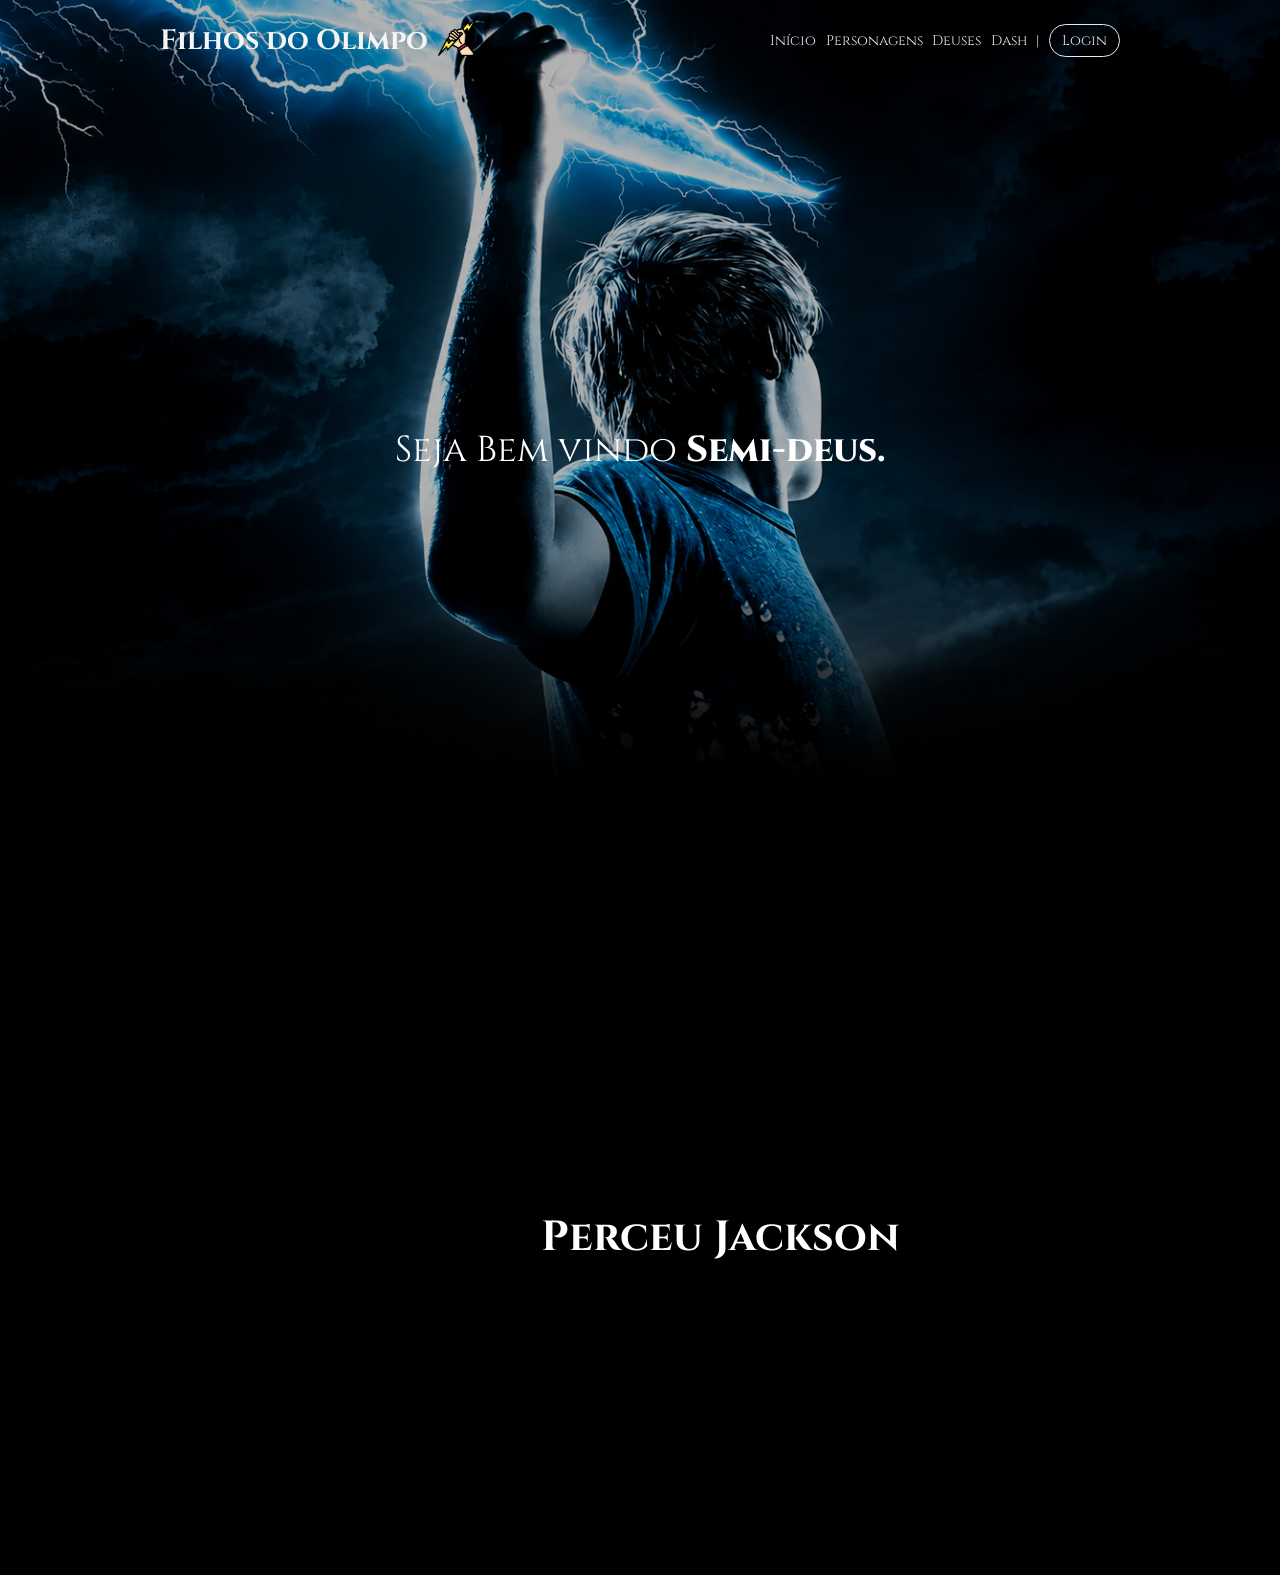
==== public/index.html @ 14785e54 "alterações na pagina home" ====
<!doctype html>
<html lang="PT-BR">
  <head>
    <meta charset="UTF-8" />
    <meta http-equiv="X-UA-Compatible" content="IE=edge" />
    <meta name="viewport" content="width=device-width, initial-scale=1.0" />
    <title>Filhos do Olimpo</title>

    <script src="./js/sessao.js"></script>
    <link rel="stylesheet" href="https://cdn.jsdelivr.net/npm/bootstrap-icons@1.11.0/font/bootstrap-icons.css">
    <link rel="stylesheet" href="./css/estilo.css" />
    <link rel="icon" href="./assets/icon/st_small_507x507-pad_600x600_f8f8f8.u1.png" />
    <link rel="preconnect" href="https://fonts.gstatic.com" />
    <link href="https://fonts.googleapis.com/css2?family=Cinzel:wght@400;700&display=swap" rel="stylesheet">
  </head>
  <body>
    <div class="header transparente">
      <div class="container">
        <h1 class="titulo">
          <a href="./index.html" class="inicial">
            Filhos do Olimpo
            <span class="bolt">

            </span>
          </a>
        </h1>
        <i class="fa-solid fa-bolt"></i>
        <ul class="navbar">
          <li>
            <a href="index.html">Início</a>
          </li>
            <li>
              <a href="##">Personagens</a>
            </li>
            <li>
              <a href="##">Deuses</a>
            </li>
            <li>
              <a href="./dashboard/dashboard.html">Dash</a>
            </li>
          <li>|</li>
          
          <li>
            <a id="loginBtn" href="login.html">Login</a>
          </li>
        </ul>
      </div>
    </div>
    <div class="banner">
      <div class="container">
        <p>Seja Bem vindo <span id="tituloUsuario">Semi-deus.</span><br> <span id="fraseContainer">Filho de <span id="fraseDeus">Poseidon, deus dos mares</span></span></p>
      </div>
      <div class="percy">
          <h3>Perceu Jackson</h3>
          <p></p>
      </div>
    </div>
    <script src="./js/transicao.js"></script>
  </body>
</html>
<script>
  window.onload = function(){
  let nomeUsuario = sessionStorage.NOME_USUARIO;
  let deusUsuario = Number(sessionStorage.DEUS_USUARIO);

  if(nomeUsuario){
    document.getElementById("tituloUsuario").innerHTML = nomeUsuario;

    let loginBtn = document.getElementById("loginBtn");
    loginBtn.innerHTML = "Sair";
    loginBtn.href = "#";
    loginBtn.onclick = function(){
    sessionStorage.clear();
    window.location = "./login.html";
    };

    const deuses = {
      1: "Poseidon, o Deus dos Mares",
      2: "Hades, o Senhor do Submundo",
      3: "Zeus, o Deus dos Raios"
    };

    document.getElementById("fraseDeus").innerHTML = deuses[deusUsuario];
    document.getElementById("fraseContainer").style.display = "inline";

    if(deusUsuario === 1){
      document.body.classList.add("poseidon");
    } else if(deusUsuario === 2){
      document.body.classList.add("hades");
    } else if(deusUsuario === 3){
      document.body.classList.add("zeus");
    }
  } else {
    document.getElementById("fraseContainer").style.display = "none";
  }
}
</script>
---- public/css/estilo.css ----
@import url('https://fonts.googleapis.com/css2?family=Barlow:ital,wght@0,100;0,200;0,300;0,400;0,500;0,600;0,700;0,800;0,900;1,100;1,200;1,300;1,400;1,500;1,600;1,700;1,800;1,900&display=swap');

* {
  margin: 0;
  padding: 0;
  box-sizing: border-box;
}

/* Tema Poseidon */
body.poseidon {
  background-color: #0d3b66;
  color: #e0f7fa;
}
body.poseidon p{
  color: #00BFFF
}
body.poseidon .navbar {
  color: #87CEFA
}
body.poseidon .navbar a{
  color: #87CEFA
}
body.poseidon .navbar a:hover {
  color: #00BFFF;
}
body.poseidon .titulo a{
  color: #00BFFF;
}
body.poseidon .bolt{
  background-image: url('../assets/imgs/poseidon.png');
  width: 30px;
  height: 35px;
  top: 0px  
}
/* Tema Hades */
body.hades {
  background-color: #1c1c1c;
  color: #343434;
}
body.hades p{
  color: #FF0000;

}
body.hades .navbar{
  color: #FF0000
}
body.hades .navbar a{
  color: #FF0000;
}
body.hades .navbar a:hover {
  font-weight: bold;
  color: #DC143C;

}
body.hades .titulo a{
  color: #FF0000;
}
body.hades .bolt{
  background-image: url('../assets/imgs/hades.png');
  width: 40px;
  height: 40px;
}

/* Tema Zeus */
body.zeus {
  color: #333;
}
body.zeus p{
  color: #FFD700
}
body.zeus .navbar{
  color: #FFD700
}
body.zeus .navbar a{
  color: #FFD700
}
body.zeus .navbar a:hover {
  color: #ffd60a;
}
body.zeus .titulo a{
  color: #FFD700;
}

html, body {
  height: 100%;
  margin: 0;
  padding: 0;
  font-family: 'Cinzel', serif;
  background-color: black;
  background-image: url('../assets/imgs/e994ff5019046b02f3ac9ad1aa79e4ce1685624efe61283eb0e5be4d29fea6fa.webp');
  background-size: cover;
  background-position: center;
  background-repeat: no-repeat;
  position:relative;
}
body::before{
  content: "";
  position: fixed;
  inset: 0;
  background: rgba(0,0,0,0.3);
  z-index: 0;
}


:root {
  --tamanho-header: 80px;
  --tamanho-banner: calc(100vh - var(--tamanho-header) - var(--tamanho-footer) - 2px);
  --tamanho-simulador: calc(100vh - var(--tamanho-header) - var(--tamanho-footer) - 2px);
  --tamanho-login: calc(190vh - var(--tamanho-header) - var(--tamanho-footer) - 2px);
  --tamanho-footer: 65px;
}

.container {
  display: flex;
  width: 80%;
  margin: auto;
}

.header {
  height: var(--tamanho-header);
  border-bottom: 2px solid  #EAEAEA;
  top: 0;
  width: 100%;
  display: flex;
  justify-content: space-between;
  align-items: center;
  padding: 20px 40px;
  z-index: 100;

  position: fixed;
  background-color: black;
  transition: background-color, border-bottom 0.3s ease-in-out, padding 0.4s ease-in-out ;
}

.header.transparente{
  background-color: rgba(0, 0, 0, 0);
  border-bottom: none;
}

.header .container {
  justify-content: space-between;
  align-items: center;
  height: 100%;
}

.header a {
  text-decoration: none;
  color: #EAEAEA;
  display: inline-block;
  transition: .3s;
}

.header a:hover{
  transform: scale(1.05);
}

#fraseContainer{
  display: none;
}

.agora {
  font-weight: 800;
}

.navbar{
  width: 350px;
  display: flex;
  align-items: center;
  justify-content: space-between;
  list-style: none;
  color: white;
  margin-left: 25px;
  font-size: 14px;
  position: relative;
}
.navbar #loginBtn{
  padding: 6px 12px;
  border: 1px solid;
  border-radius: 20px;
  
}

.navbar a {
  transition: 0.5s;

}

.navbar a:hover{
  transform: scale(1.1);
  color: rgb(255, 255, 255);
  font-weight: bold;
} 

.titulo {
  display: flex;
  align-items: center;
  gap: 10px;
  text-decoration: none;
  color: #F5F5F5;
  font-size: 28px;
}

.titulo .inicial{
  display: flex;
  align-items: center;
  gap: 10px;
  text-decoration: none;
  color: #F5F5F5;
  font-size: 28px;
}

.bolt{
    width: 40px;
    height: 40px;
    background-image: url('../assets/imgs/zeus.png');
    background-size: contain;
    background-repeat: no-repeat;
    background-position: center;
    position: relative;
    top: -4px;
}

.header h1 {
  margin: 0;
}

/* BANNER */

.banner {
  width: 100%;
  height: 100vh;
  color: white;
  /* background-image: url('../assets/imgs/e994ff5019046b02f3ac9ad1aa79e4ce1685624efe61283eb0e5be4d29fea6fa.webp');
  background-size: cover;
  background-position: center;
  background-repeat: no-repeat; */
  position:relative;
}

/* .banner::before {
  /* content: "";
  position: absolute;
  inset: 0;
  background: rgba(0,0,0,0.6); 
}  */

.banner .container {
  justify-content: center;
  align-items: center;
  height: 100%;
  max-width: 3000px;
  text-align: left;
  position: relative;
  z-index: 1;
}

.banner .container p {
  width: 50%;
  margin: 0;
  padding: 0;
  font-size: 36px;
  text-align: center;
}

.banner .container span {
  font-weight: 800;
}
.banner .percy{
  width: 50%;
  height: 75vh;
  display: flex;
  margin-left: 400px;
  justify-content: center;
  font-size: 36px;
  text-align: center;
  align-items: center;
}

/* MISSÃO VISÃO VALORES */

.social {
  background-color: #e5e5e5;
  display: flex;
}

.social .container {
  justify-content: center;
}

.box img {
  width: 170px;
}

.social .container .boxes {
  display: flex;
  justify-content: space-between;
  width: 100%;
  padding: 30px 0;
}

.social p {
  text-align: center;
}

.box {
  display: flex;
  flex-direction: column;
  align-items: center;
}

/* FOOTER */

.footer {
  background-color: #32b9cd;
  height: 150px;
  color: #fff;
  display: flex;
  font-size: 15px;
}

.footer .container {
  justify-content: center;
  text-align: center;
}

.footer .container .version {
  font-size: 12px;
}

/* LOGIN */

.login {
  background-image: url('../assets/imgs/login2.jpeg');
  background-size: cover;
  height: 100vh;
  position: relative;
}

.login::before {
  content: "";
  position: absolute;
  inset: 0;
  background: rgba(0,0,0,0.4);
  z-index: 0  
} 

.login .container {
  justify-content: center;
  align-items: center;
  height: 100%;
  position: relative;
  z-index: 2;
}

.login .inicial{
  display: flex;
  justify-content: center;
  align-items: center;
  text-align: center;
}

.card {
  width: 425px;
  background-color: rgb(19, 64, 116, 0.4);
  border-radius: 10px;
  display: flex;
  align-items: center;
  justify-content: space-evenly;
  color: #EAEAEA;
  flex-direction: column;
  padding: 30px;
}

.card h2 {
  margin: 0;
  font-size: 30px;
}

.formulario {
  display: flex;
  height: 90%;
  width: 80%;
  justify-content: space-around;
  flex-direction: column;
}

.formulario span {
  font-size: 15px;
  font-weight: 800;
}

.formulario input{
  border: 2px solid #2A2F3A;
  text-align: center;
  border-radius: 10px;
  margin: 0;
}

.formulario select {
  border: 2px solid #2A2F3A;
  background-color: white;
  color: gray;
  height: 36px;
  text-align: center;
  border-radius: 10px;
  margin: 0;
}

.campo {
  display: flex;
  flex-direction: column;
  justify-content: start;
  padding: 5px 0;
}

.botao {
  cursor: pointer;
  font-family: 'Cinzel', serif;
  border: 0;
  border-radius: 5px;
  font-weight: 600;
  font-size: 18px;
  color: #fff;
  background-color: #B03A48;
  width: 120px;
  height: 30px;
  align-self: center;
  margin-top: 20px;
}

.loading-div {
  width: 50px;
  display: none;
}

.loading-div img {
  height: 50px;
  width: 50px;
}

#div_erros_login {
  display: none
}

/* FORMULARIO */

.alerta_erro{
  display: flex;
  justify-content: flex-end;
}

.card_erro {
  display: none;
  background-color: #fff;
  color: black;
  width: 230px;
  position: fixed;
  border-radius: 4px;
  border: #ED145B 3px solid;
  padding: 10px;
  margin-right: 10%;
}

.card_erro #mensagem_erro{
  font-weight: 500;
  font-size: 20px;
}

.formulario .tipo_campo {
  font-size: 20px;
  font-weight: 600 !important;
}

.formulario {
  display: flex;
  flex-direction: column;
}

input{
  margin-bottom: 10px;
  border: 2px solid #32b9cd;
  padding: 10px;
  text-align: center;
  border-radius: 10px;
}

.btn {
  font-family: 'Cinzel', serif;
  border: 0;
  border-radius: 5px;
  font-weight: 600;
  font-size: 18px;
  padding: 10px 15px;
  color: white;
  background-color: #ED145B;
  width: 120px;
  align-self: center;
  margin-top: 5px;
}

.loading-div {
  width: 50px;
  margin: auto;
  display: none;
}

.loading-div img {
  height: 50px;
  width: 50px;
}

/* SIMULADOR */

.simulador {
  color: white;
}

.simulador .container {
  flex-direction: column;
  overflow: scroll; 
  height: var(--tamanho-simulador);
}

/* ALERTA */

#alerta {
  position: absolute;
  right: 0;
  bottom: 0;
}

.mensagem-alarme {
  background-color: white;
  border-radius: 5px;
  width: 300px;
  height: 80px;
  margin: 10px;
  padding: 10px 0;
  display: flex;
  justify-content: space-evenly;
  align-items: center;
}

.mensagem-alarme h3 {
  font-size: 14px;
  margin: 0;
}

.mensagem-alarme .informacao {
  width: 66%;
}

.alarme-sino {
  width: 48px;
  height: 48px;
  animation-name: bell;
  animation-duration: 4s;
  background-image: url('https://cdn-icons-png.flaticon.com/512/1157/1157000.png');
  background-size: cover;
  animation-iteration-count: infinite;
}

@keyframes bell {
  0%   {transform: rotate(25deg)}
  25%  {transform: rotate(-25deg)}
  50%  {transform: rotate(25deg)}
  75%  {transform: rotate(-25deg)}
  100% {transform: rotate(25deg)}
}
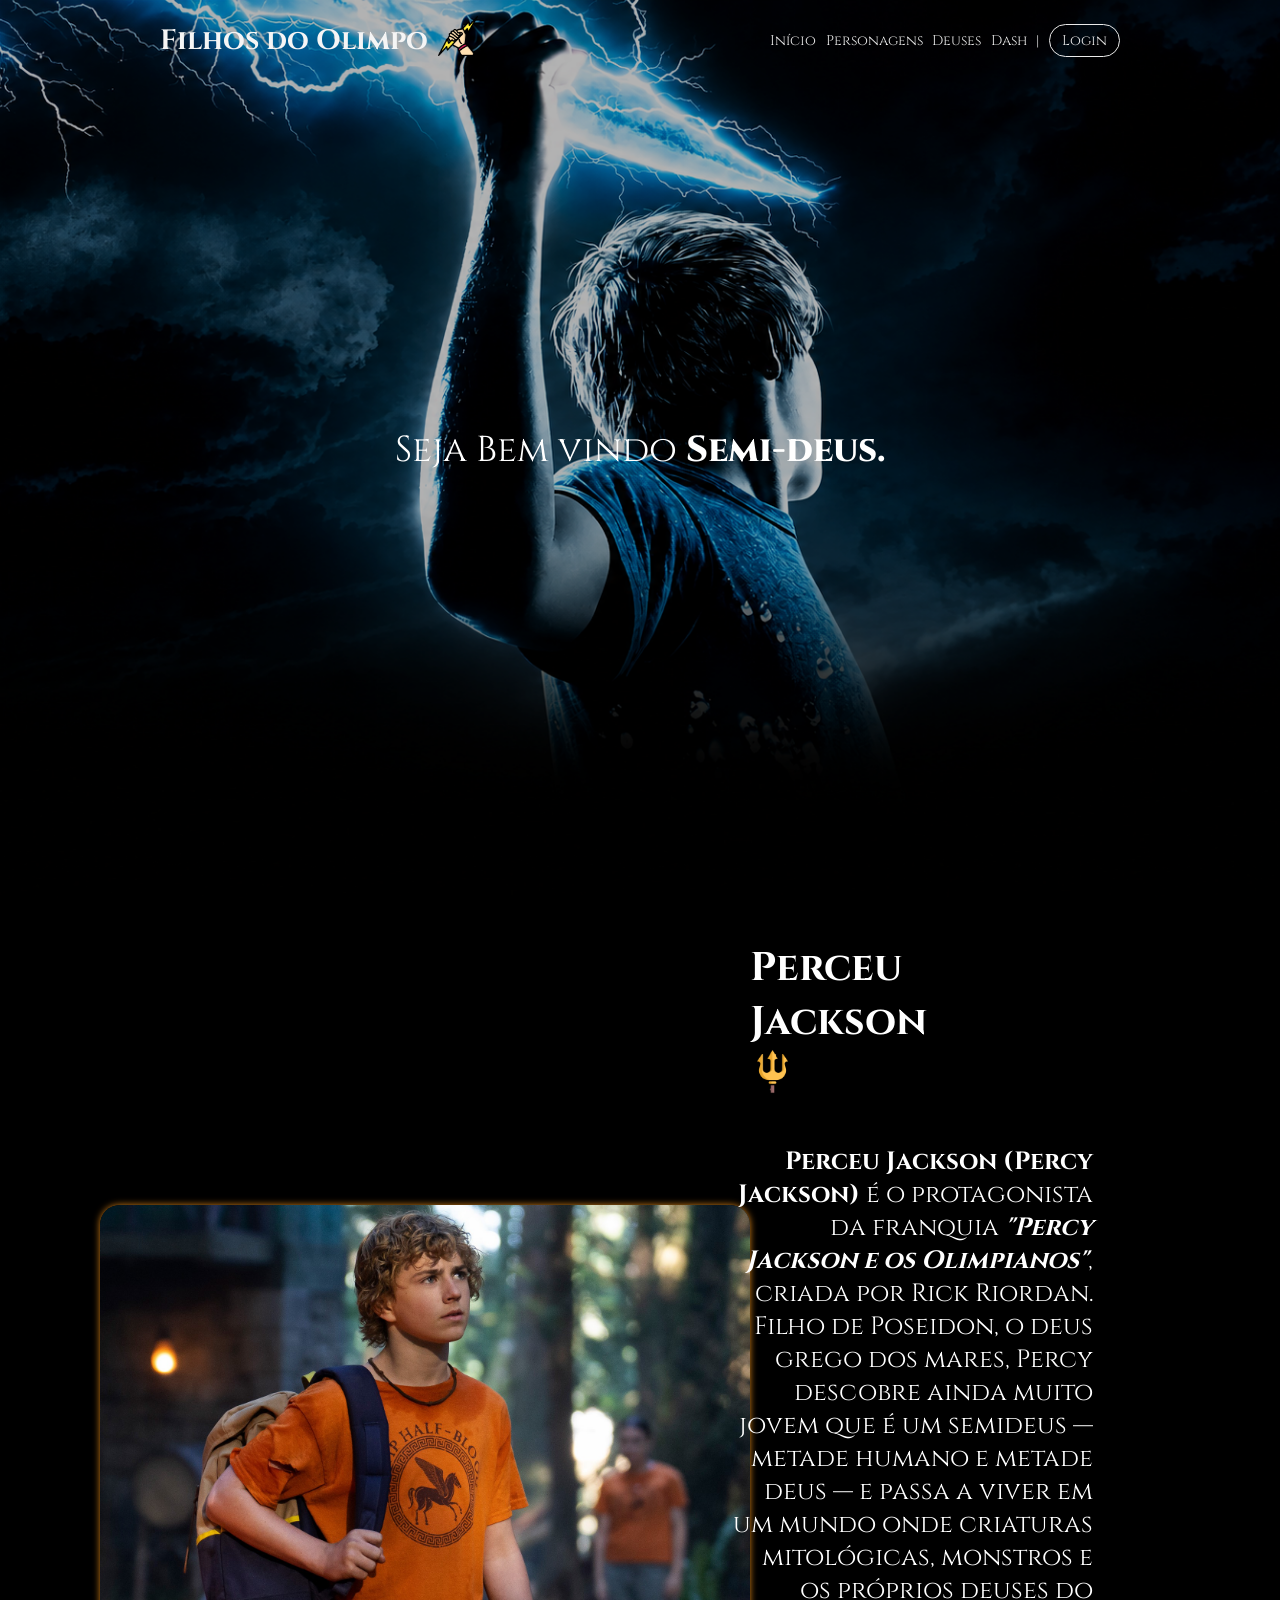
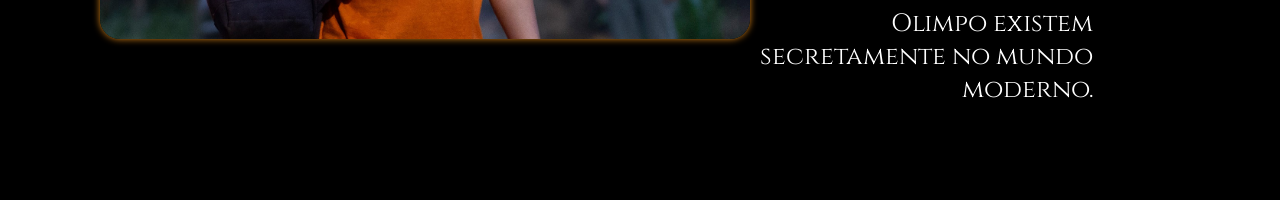
==== commit 16be631e: "Alterações na página home" ====
--- a/public/index.html
+++ b/public/index.html
@@ -50,9 +50,20 @@
       <div class="container">
         <p>Seja Bem vindo <span id="tituloUsuario">Semi-deus.</span><br> <span id="fraseContainer">Filho de <span id="fraseDeus">Poseidon, deus dos mares</span></span></p>
       </div>
-      <div class="percy">
-          <h3>Perceu Jackson</h3>
-          <p></p>
+      <div class="contPercy">
+        <div class="imgPercy">
+          <img src="./assets/imgs/percy1.jpeg">
+        </div>
+        <div class="direita">
+          <div class="tituloPercy">
+            <h3>Perceu Jackson <img src="./assets/imgs/percy.png"></h3>
+          </div>
+        </div>
+        <div class="infoPercy">
+          <div class="textos">
+            <p><b>Perceu Jackson (Percy Jackson)</b> é o protagonista da franquia <b><i>"Percy Jackson e os Olimpianos"</i></b>, criada por Rick Riordan. Filho de Poseidon, o deus grego dos mares, Percy descobre ainda muito jovem que é um semideus — metade humano e metade deus — e passa a viver em um mundo onde criaturas mitológicas, monstros e os próprios deuses do Olimpo existem secretamente no mundo moderno.</p>
+          </div>
+        </div>
       </div>
     </div>
     <script src="./js/transicao.js"></script>
--- a/public/css/estilo.css
+++ b/public/css/estilo.css
@@ -265,47 +265,60 @@
 .banner .container span {
   font-weight: 800;
 }
-.banner .percy{
+ /* .banner .tituloPercy{
   width: 50%;
-  height: 75vh;
-  display: flex;
-  margin-left: 400px;
+  height: 15vh;
+  display: flex;
+  margin: 0 auto;
   justify-content: center;
   font-size: 36px;
   text-align: center;
   align-items: center;
-}
-
-/* MISSÃO VISÃO VALORES */
-
-.social {
-  background-color: #e5e5e5;
-  display: flex;
-}
-
-.social .container {
-  justify-content: center;
-}
-
-.box img {
-  width: 170px;
-}
-
-.social .container .boxes {
-  display: flex;
-  justify-content: space-between;
-  width: 100%;
-  padding: 30px 0;
-}
-
-.social p {
-  text-align: center;
-}
-
-.box {
+} */
+.contPercy{
+    width: 100%;
+    height: 100vh;
+    display: flex;
+    align-items: center;
+    justify-content: space-between;
+    padding: 0 100px;
+    position: relative;
+}
+.imgPercy img{
+    width: 650px;
+    border-radius: 20px;
+    box-shadow: 0 0 7px rgb(212, 127, 22);
+    margin-top: 150px;
+}
+.infoPercy{
+    width: 70%;
+    color: white;
+    text-align: right;
+    display: flex;
+    flex-direction: column;
+    justify-content: center;
+    margin-top: 150px;
+}
+.textos{
+  font-size: 25px;
+  width: 145%;
+  margin-left: -200px
+} 
+.direita{
+  width: 50%;
   display: flex;
   flex-direction: column;
   align-items: center;
+}
+.tituloPercy{
+    margin-bottom: 650px;
+    margin-right: -25px;
+}
+.tituloPercy h3{
+    font-size: 40px;
+}
+.tituloPercy img{
+  width: 45px;
 }
 
 /* FOOTER */
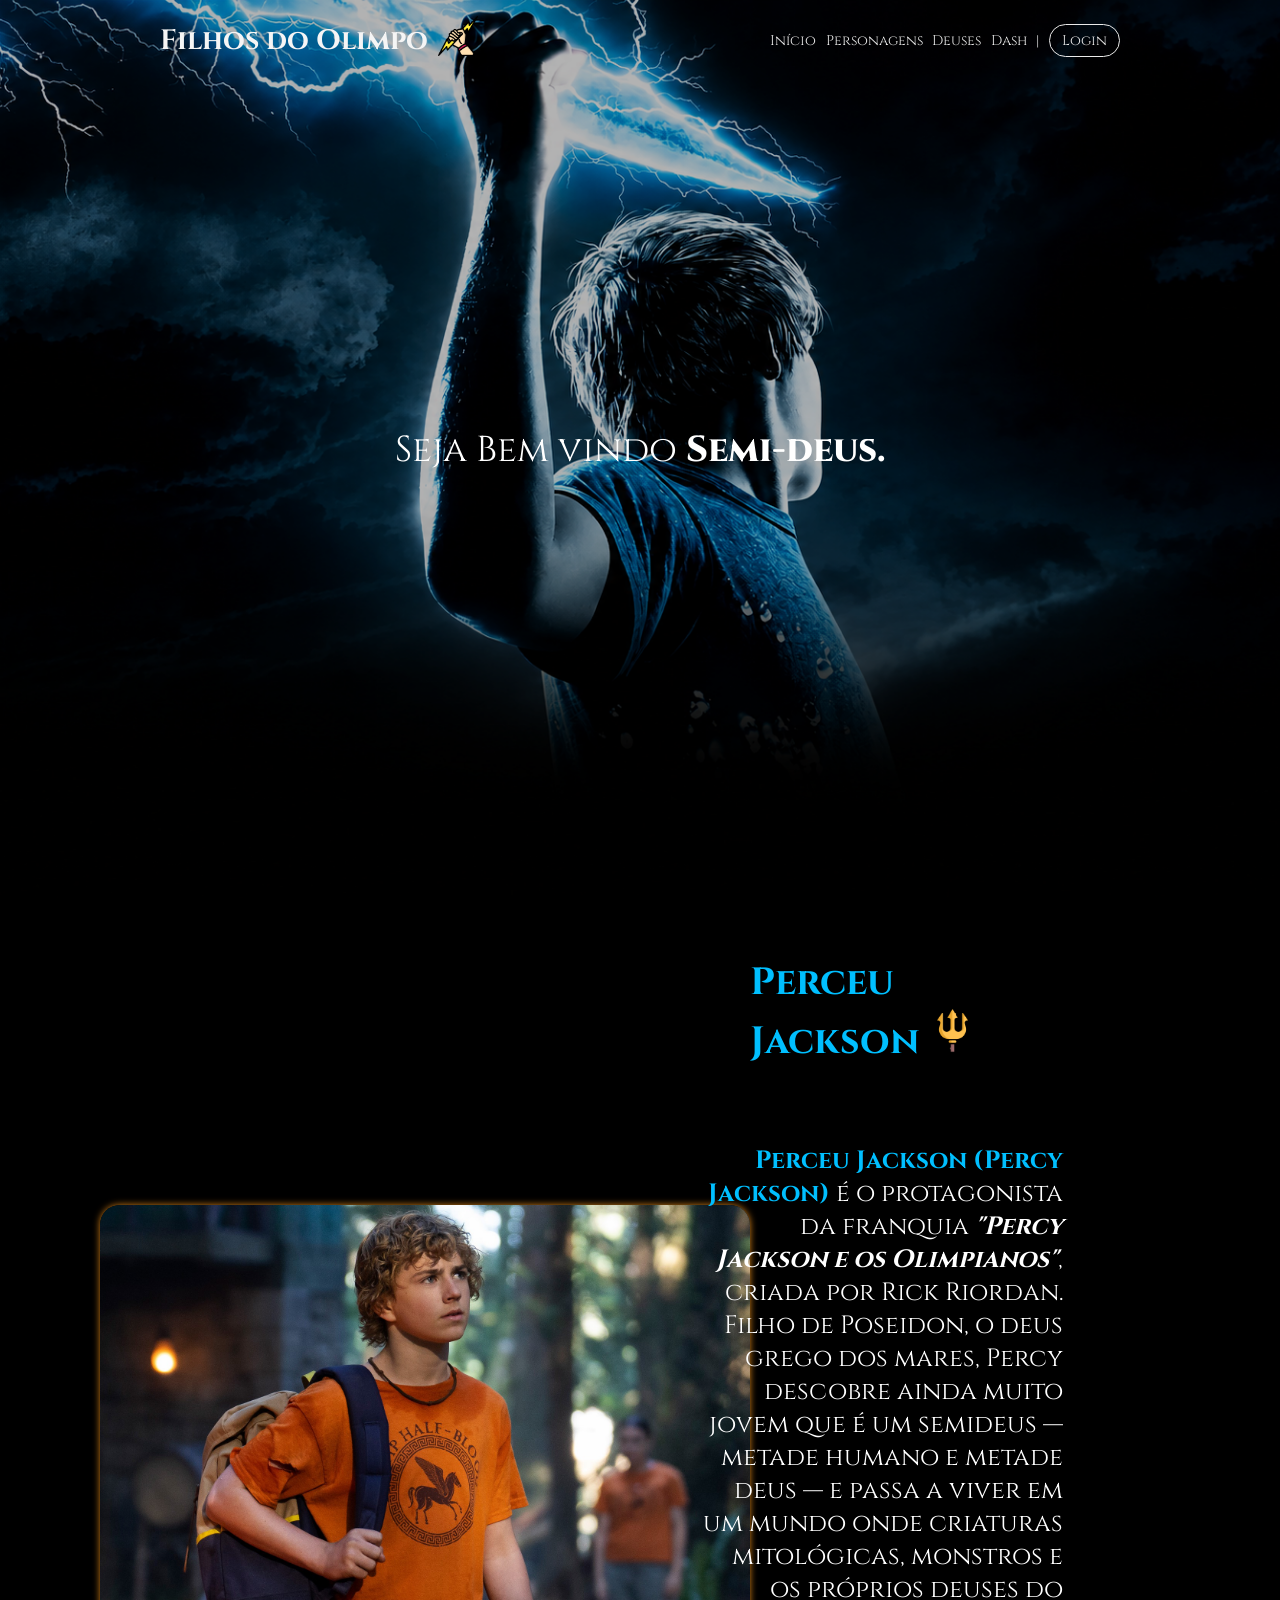
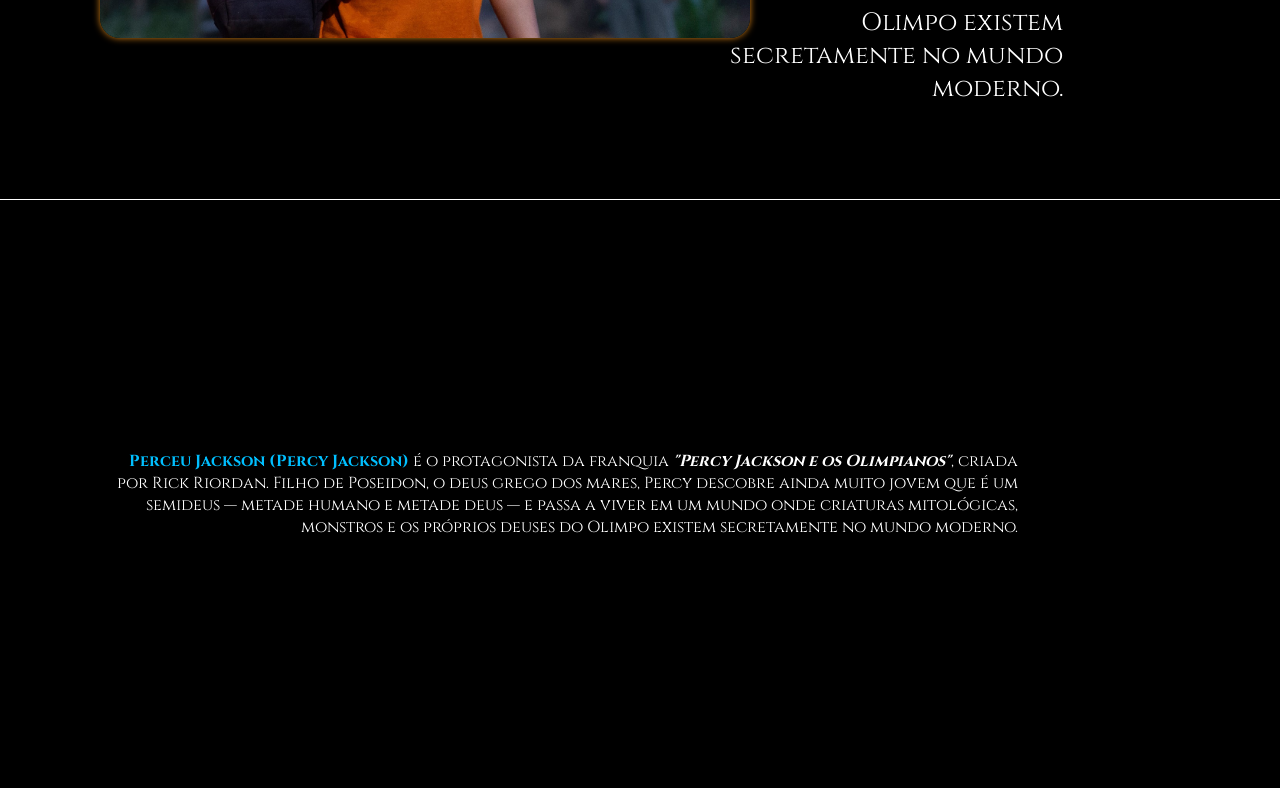
==== commit 92cc7931: "Mudanças  na home" ====
--- a/public/index.html
+++ b/public/index.html
@@ -7,11 +7,20 @@
     <title>Filhos do Olimpo</title>
 
     <script src="./js/sessao.js"></script>
-    <link rel="stylesheet" href="https://cdn.jsdelivr.net/npm/bootstrap-icons@1.11.0/font/bootstrap-icons.css">
+    <link
+      rel="stylesheet"
+      href="https://cdn.jsdelivr.net/npm/bootstrap-icons@1.11.0/font/bootstrap-icons.css"
+    />
     <link rel="stylesheet" href="./css/estilo.css" />
-    <link rel="icon" href="./assets/icon/st_small_507x507-pad_600x600_f8f8f8.u1.png" />
+    <link
+      rel="icon"
+      href="./assets/icon/st_small_507x507-pad_600x600_f8f8f8.u1.png"
+    />
     <link rel="preconnect" href="https://fonts.gstatic.com" />
-    <link href="https://fonts.googleapis.com/css2?family=Cinzel:wght@400;700&display=swap" rel="stylesheet">
+    <link
+      href="https://fonts.googleapis.com/css2?family=Cinzel:wght@400;700&display=swap"
+      rel="stylesheet"
+    />
   </head>
   <body>
     <div class="header transparente">
@@ -19,9 +28,7 @@
         <h1 class="titulo">
           <a href="./index.html" class="inicial">
             Filhos do Olimpo
-            <span class="bolt">
-
-            </span>
+            <span class="bolt"> </span>
           </a>
         </h1>
         <i class="fa-solid fa-bolt"></i>
@@ -29,17 +36,17 @@
           <li>
             <a href="index.html">Início</a>
           </li>
-            <li>
-              <a href="##">Personagens</a>
-            </li>
-            <li>
-              <a href="##">Deuses</a>
-            </li>
-            <li>
-              <a href="./dashboard/dashboard.html">Dash</a>
-            </li>
+          <li>
+            <a href="##">Personagens</a>
+          </li>
+          <li>
+            <a href="##">Deuses</a>
+          </li>
+          <li>
+            <a href="./dashboard/dashboard.html">Dash</a>
+          </li>
           <li>|</li>
-          
+
           <li>
             <a id="loginBtn" href="login.html">Login</a>
           </li>
@@ -48,20 +55,51 @@
     </div>
     <div class="banner">
       <div class="container">
-        <p>Seja Bem vindo <span id="tituloUsuario">Semi-deus.</span><br> <span id="fraseContainer">Filho de <span id="fraseDeus">Poseidon, deus dos mares</span></span></p>
+        <p>
+          Seja Bem vindo <span id="tituloUsuario">Semi-deus.</span><br />
+          <span id="fraseContainer"
+            >Filho de <span id="fraseDeus">Poseidon, deus dos mares</span></span
+          >
+        </p>
       </div>
       <div class="contPercy">
         <div class="imgPercy">
-          <img src="./assets/imgs/percy1.jpeg">
+          <img src="./assets/imgs/percy1.jpeg" />
         </div>
         <div class="direita">
           <div class="tituloPercy">
-            <h3>Perceu Jackson <img src="./assets/imgs/percy.png"></h3>
+            <h3>Perceu Jackson <img src="./assets/imgs/percy.png" /></h3>
           </div>
         </div>
         <div class="infoPercy">
           <div class="textos">
-            <p><b>Perceu Jackson (Percy Jackson)</b> é o protagonista da franquia <b><i>"Percy Jackson e os Olimpianos"</i></b>, criada por Rick Riordan. Filho de Poseidon, o deus grego dos mares, Percy descobre ainda muito jovem que é um semideus — metade humano e metade deus — e passa a viver em um mundo onde criaturas mitológicas, monstros e os próprios deuses do Olimpo existem secretamente no mundo moderno.</p>
+            <p>
+              <b style="color: #00bfff">Perceu Jackson (Percy Jackson)</b> é o
+              protagonista da franquia
+              <b><i>"Percy Jackson e os Olimpianos"</i></b
+              >, criada por Rick Riordan. Filho de Poseidon, o deus grego dos
+              mares, Percy descobre ainda muito jovem que é um semideus — metade
+              humano e metade deus — e passa a viver em um mundo onde criaturas
+              mitológicas, monstros e os próprios deuses do Olimpo existem
+              secretamente no mundo moderno.
+            </p>
+          </div>
+        </div>
+        </div>
+        <div class="contPercy2">
+          <div class="infoPercy2">
+            <div class="texto2">
+              <p>
+                <b style="color: #00bfff">Perceu Jackson (Percy Jackson)</b> é o
+                protagonista da franquia
+                <b><i>"Percy Jackson e os Olimpianos"</i></b
+                >, criada por Rick Riordan. Filho de Poseidon, o deus grego dos
+                mares, Percy descobre ainda muito jovem que é um semideus — metade
+                humano e metade deus — e passa a viver em um mundo onde criaturas
+                mitológicas, monstros e os próprios deuses do Olimpo existem
+                secretamente no mundo moderno.
+              </p>
+            </div>
           </div>
         </div>
       </div>
@@ -70,39 +108,39 @@
   </body>
 </html>
 <script>
-  window.onload = function(){
-  let nomeUsuario = sessionStorage.NOME_USUARIO;
-  let deusUsuario = Number(sessionStorage.DEUS_USUARIO);
+  window.onload = function () {
+    let nomeUsuario = sessionStorage.NOME_USUARIO;
+    let deusUsuario = Number(sessionStorage.DEUS_USUARIO);
 
-  if(nomeUsuario){
-    document.getElementById("tituloUsuario").innerHTML = nomeUsuario;
+    if (nomeUsuario) {
+      document.getElementById("tituloUsuario").innerHTML = nomeUsuario;
 
-    let loginBtn = document.getElementById("loginBtn");
-    loginBtn.innerHTML = "Sair";
-    loginBtn.href = "#";
-    loginBtn.onclick = function(){
-    sessionStorage.clear();
-    window.location = "./login.html";
-    };
+      let loginBtn = document.getElementById("loginBtn");
+      loginBtn.innerHTML = "Sair";
+      loginBtn.href = "#";
+      loginBtn.onclick = function () {
+        sessionStorage.clear();
+        window.location = "./login.html";
+      };
 
-    const deuses = {
-      1: "Poseidon, o Deus dos Mares",
-      2: "Hades, o Senhor do Submundo",
-      3: "Zeus, o Deus dos Raios"
-    };
+      const deuses = {
+        1: "Poseidon, o Deus dos Mares",
+        2: "Hades, o Senhor do Submundo",
+        3: "Zeus, o Deus dos Raios",
+      };
 
-    document.getElementById("fraseDeus").innerHTML = deuses[deusUsuario];
-    document.getElementById("fraseContainer").style.display = "inline";
+      document.getElementById("fraseDeus").innerHTML = deuses[deusUsuario];
+      document.getElementById("fraseContainer").style.display = "inline";
 
-    if(deusUsuario === 1){
-      document.body.classList.add("poseidon");
-    } else if(deusUsuario === 2){
-      document.body.classList.add("hades");
-    } else if(deusUsuario === 3){
-      document.body.classList.add("zeus");
+      if (deusUsuario === 1) {
+        document.body.classList.add("poseidon");
+      } else if (deusUsuario === 2) {
+        document.body.classList.add("hades");
+      } else if (deusUsuario === 3) {
+        document.body.classList.add("zeus");
+      }
+    } else {
+      document.getElementById("fraseContainer").style.display = "none";
     }
-  } else {
-    document.getElementById("fraseContainer").style.display = "none";
-  }
-}
-</script>+  };
+</script>
--- a/public/css/estilo.css
+++ b/public/css/estilo.css
@@ -10,6 +10,25 @@
 body.poseidon {
   background-color: #0d3b66;
   color: #e0f7fa;
+}
+body.poseidon .header {
+  height: var(--tamanho-header);
+  border-bottom: 2px solid  #00BFFF;
+  top: 0;
+  width: 100%;
+  display: flex;
+  justify-content: space-between;
+  align-items: center;
+  padding: 20px 40px;
+  z-index: 100;
+
+  position: fixed;
+  background-color: black;
+  transition: background-color, border-bottom 0.3s ease-in-out, padding 0.4s ease-in-out ;
+}
+body.poseidon .header.transparente{
+  background-color: rgba(0, 0, 0, 0);
+  border-bottom: none;
 }
 body.poseidon p{
   color: #00BFFF
@@ -32,11 +51,33 @@
   height: 35px;
   top: 0px  
 }
+body.poseidon .infoPercy p{
+  color: white;
+}
 /* Tema Hades */
 body.hades {
   background-color: #1c1c1c;
   color: #343434;
 }
+body.hades .header {
+  height: var(--tamanho-header);
+  border-bottom: 2px solid  red;
+  top: 0;
+  width: 100%;
+  display: flex;
+  justify-content: space-between;
+  align-items: center;
+  padding: 20px 40px;
+  z-index: 100;
+
+  position: fixed;
+  background-color: black;
+  transition: background-color, border-bottom 0.3s ease-in-out, padding 0.4s ease-in-out ;
+}
+body.hades .header.transparente{
+  background-color: rgba(0, 0, 0, 0);
+  border-bottom: none;
+}
 body.hades p{
   color: #FF0000;
 
@@ -60,11 +101,32 @@
   width: 40px;
   height: 40px;
 }
-
+body.hades .infoPercy p{
+  color: white;
+}
 /* Tema Zeus */
 body.zeus {
   color: #333;
 }
+body.zeus .header {
+  height: var(--tamanho-header);
+  border-bottom: 2px solid  #FFD700;
+  top: 0;
+  width: 100%;
+  display: flex;
+  justify-content: space-between;
+  align-items: center;
+  padding: 20px 40px;
+  z-index: 100;
+
+  position: fixed;
+  background-color: black;
+  transition: background-color, border-bottom 0.3s ease-in-out, padding 0.4s ease-in-out ;
+}
+body.zeus .header.transparente{
+  background-color: rgba(0, 0, 0, 0);
+  border-bottom: none;
+}
 body.zeus p{
   color: #FFD700
 }
@@ -80,7 +142,9 @@
 body.zeus .titulo a{
   color: #FFD700;
 }
-
+body.zeus .infoPercy p{
+  color: white;
+}
 html, body {
   height: 100%;
   margin: 0;
@@ -283,6 +347,7 @@
     justify-content: space-between;
     padding: 0 100px;
     position: relative;
+    border-bottom: 1px solid white;
 }
 .imgPercy img{
     width: 650px;
@@ -291,35 +356,62 @@
     margin-top: 150px;
 }
 .infoPercy{
-    width: 70%;
+    width: 85%;
+    margin-right: 30px;
     color: white;
     text-align: right;
     display: flex;
+    gap: 10px;
     flex-direction: column;
     justify-content: center;
     margin-top: 150px;
 }
 .textos{
+  font-size: 25px;
+  width: 145%;
+  margin-left: -200px;
+} 
+.direita{
+  width: 50%;
+  display: flex;
+  flex-direction: column;
+  align-items: center;
+}
+.tituloPercy{
+    margin-bottom: 675px;
+    margin-right: -100px;
+}
+.tituloPercy h3{
+    font-size: 38px;
+    color: #00BFFF;
+}
+.tituloPercy img{
+  width: 45px;
+}
+.contPercy2{
+    width: 100%;
+    display: flex;
+    align-items: center;
+    justify-content: space-between;
+    padding: 0 100px;
+}
+.infoPercy2{
+    width: 85%;
+    margin-right: 30px;
+    color: white;
+    text-align: right;
+    display: flex;
+    gap: 10px;
+    flex-direction: column;
+    justify-content: center;
+    margin-top: 250px;
+    margin-bottom: 250px;
+}
+.textos2{
   font-size: 25px;
   width: 145%;
   margin-left: -200px
 } 
-.direita{
-  width: 50%;
-  display: flex;
-  flex-direction: column;
-  align-items: center;
-}
-.tituloPercy{
-    margin-bottom: 650px;
-    margin-right: -25px;
-}
-.tituloPercy h3{
-    font-size: 40px;
-}
-.tituloPercy img{
-  width: 45px;
-}
 
 /* FOOTER */
 
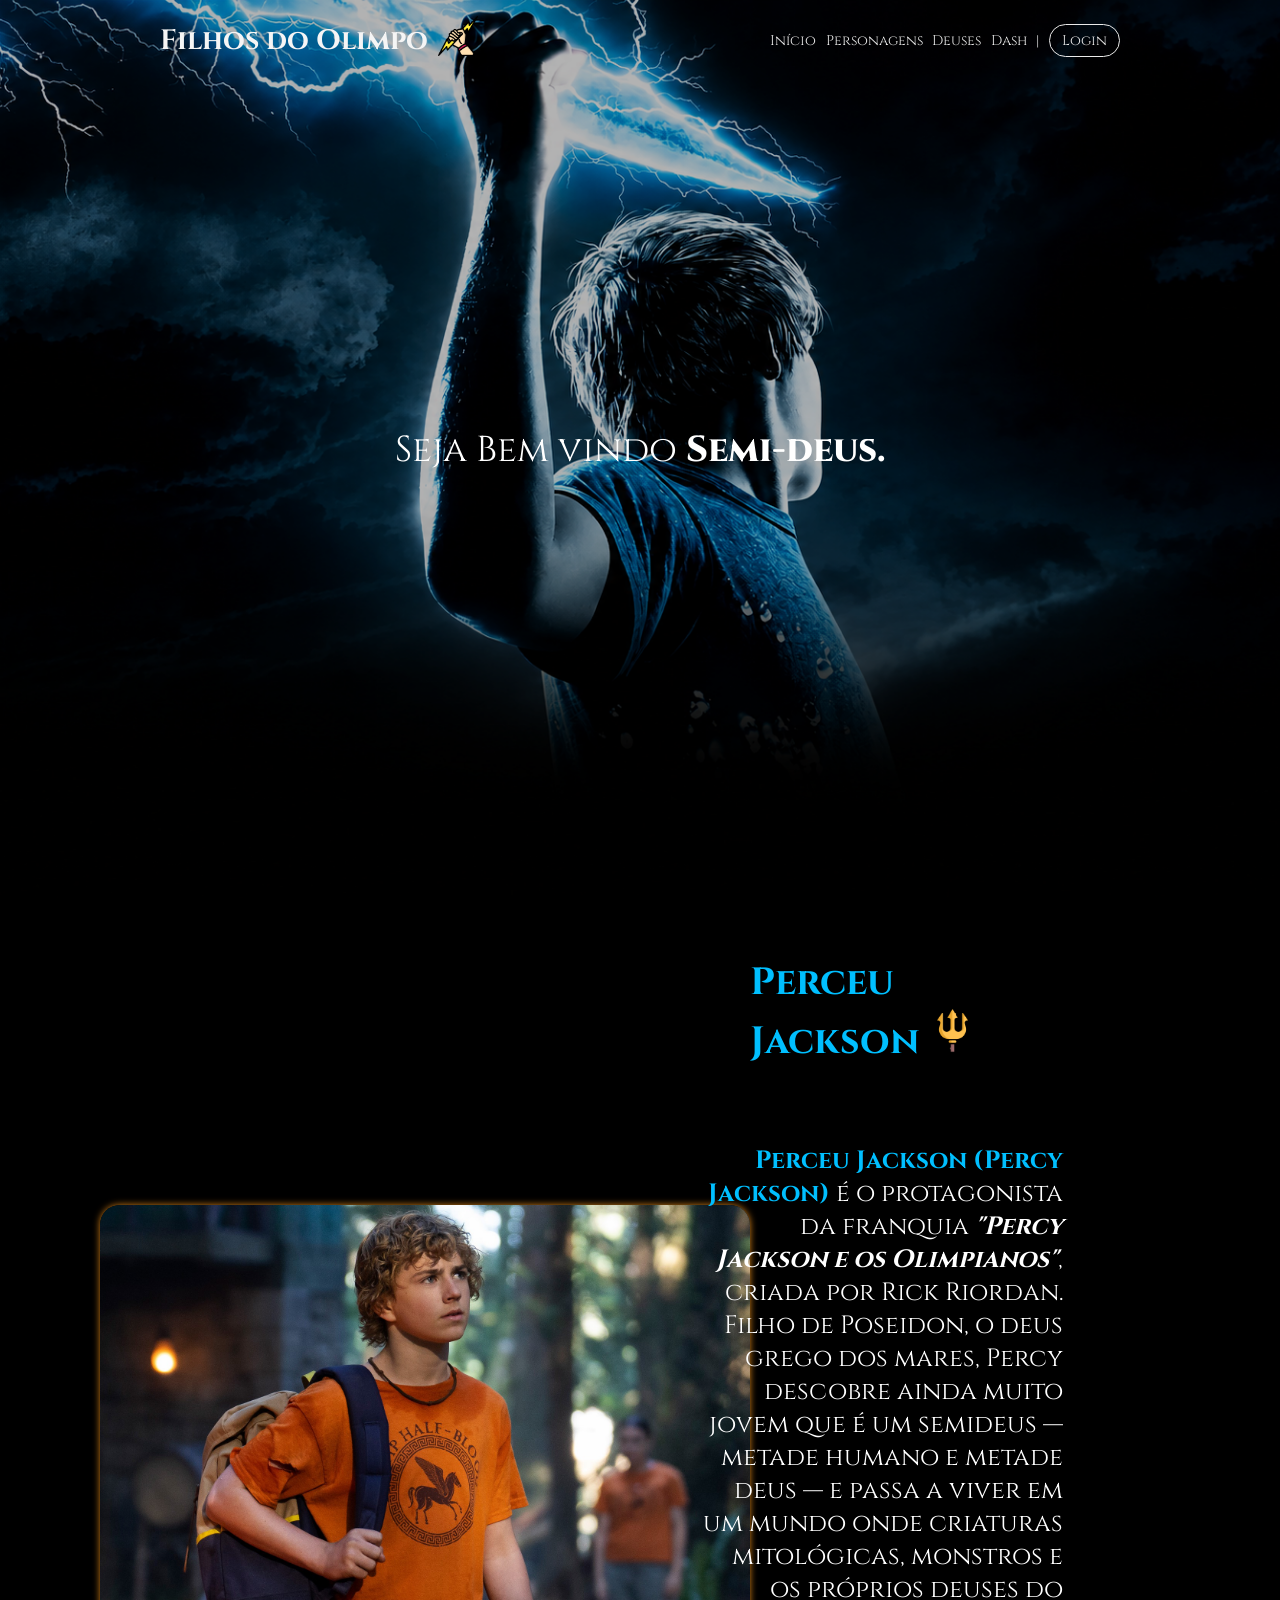
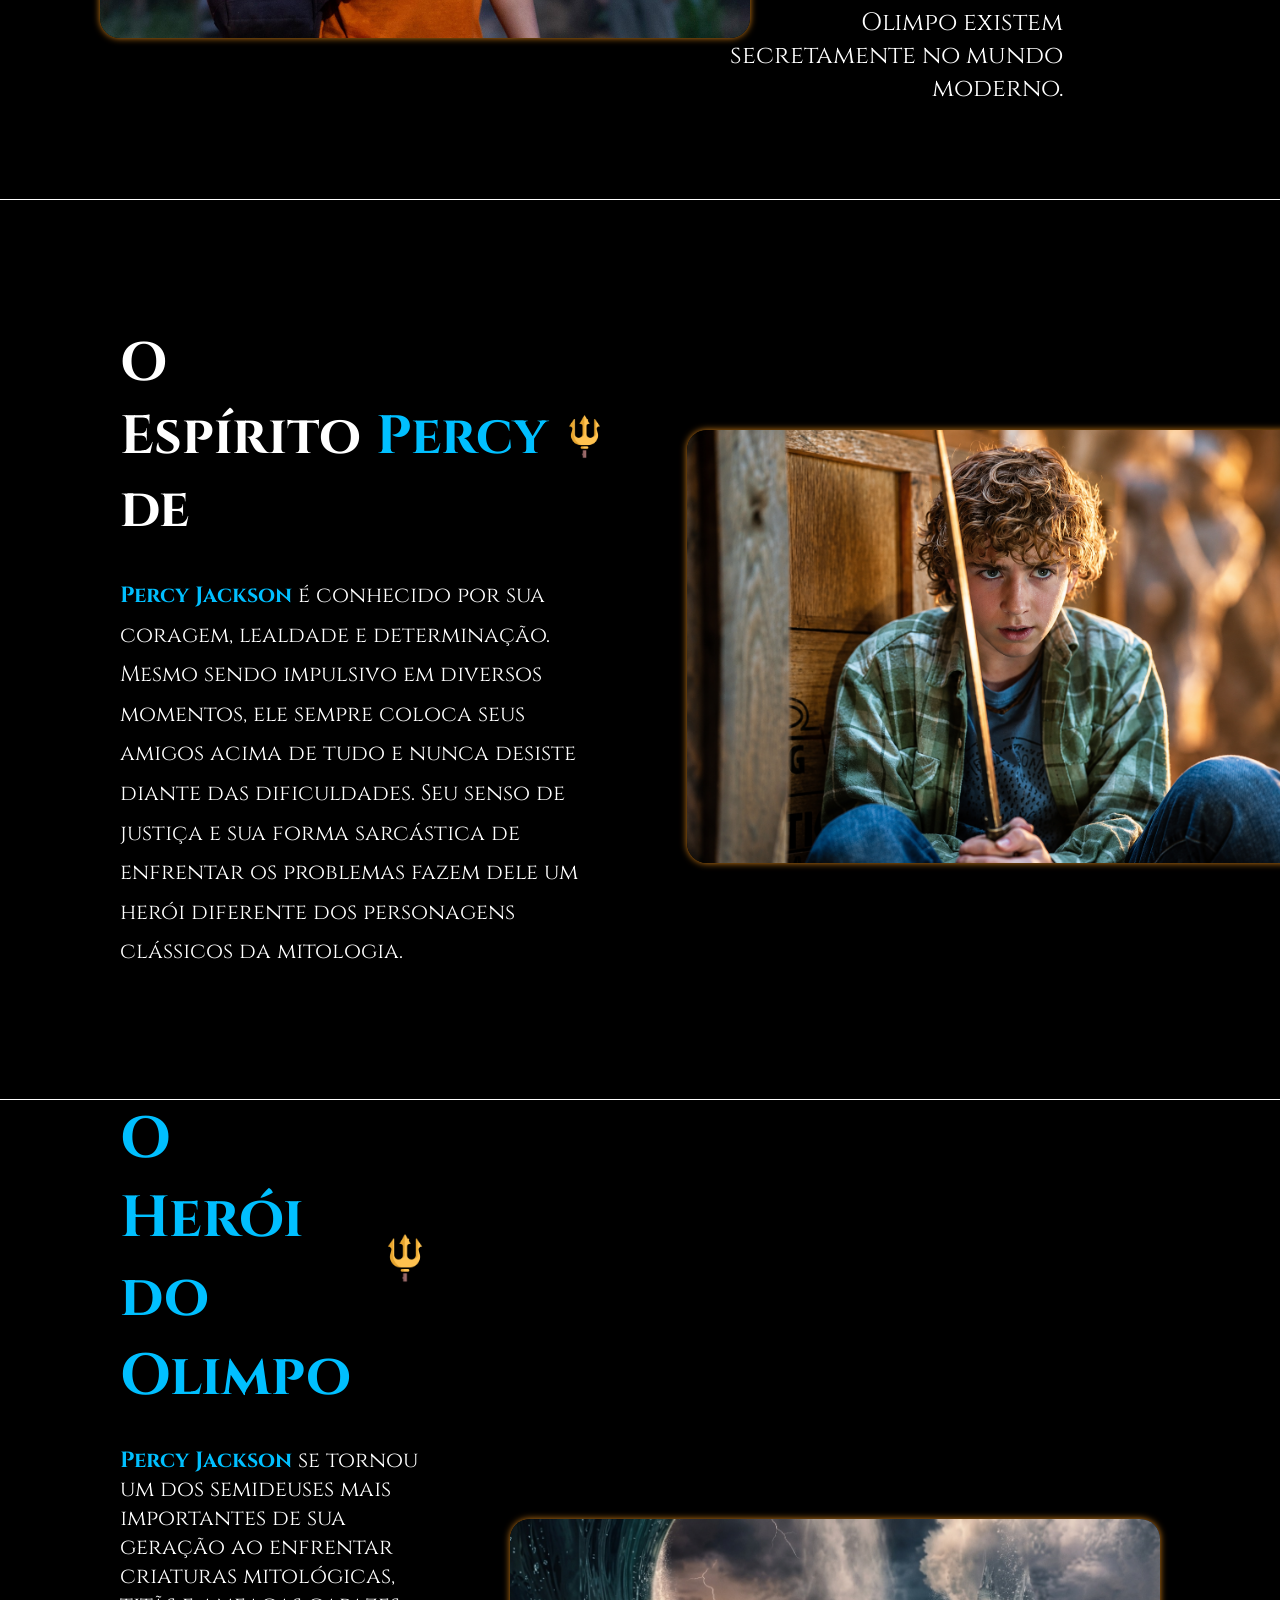
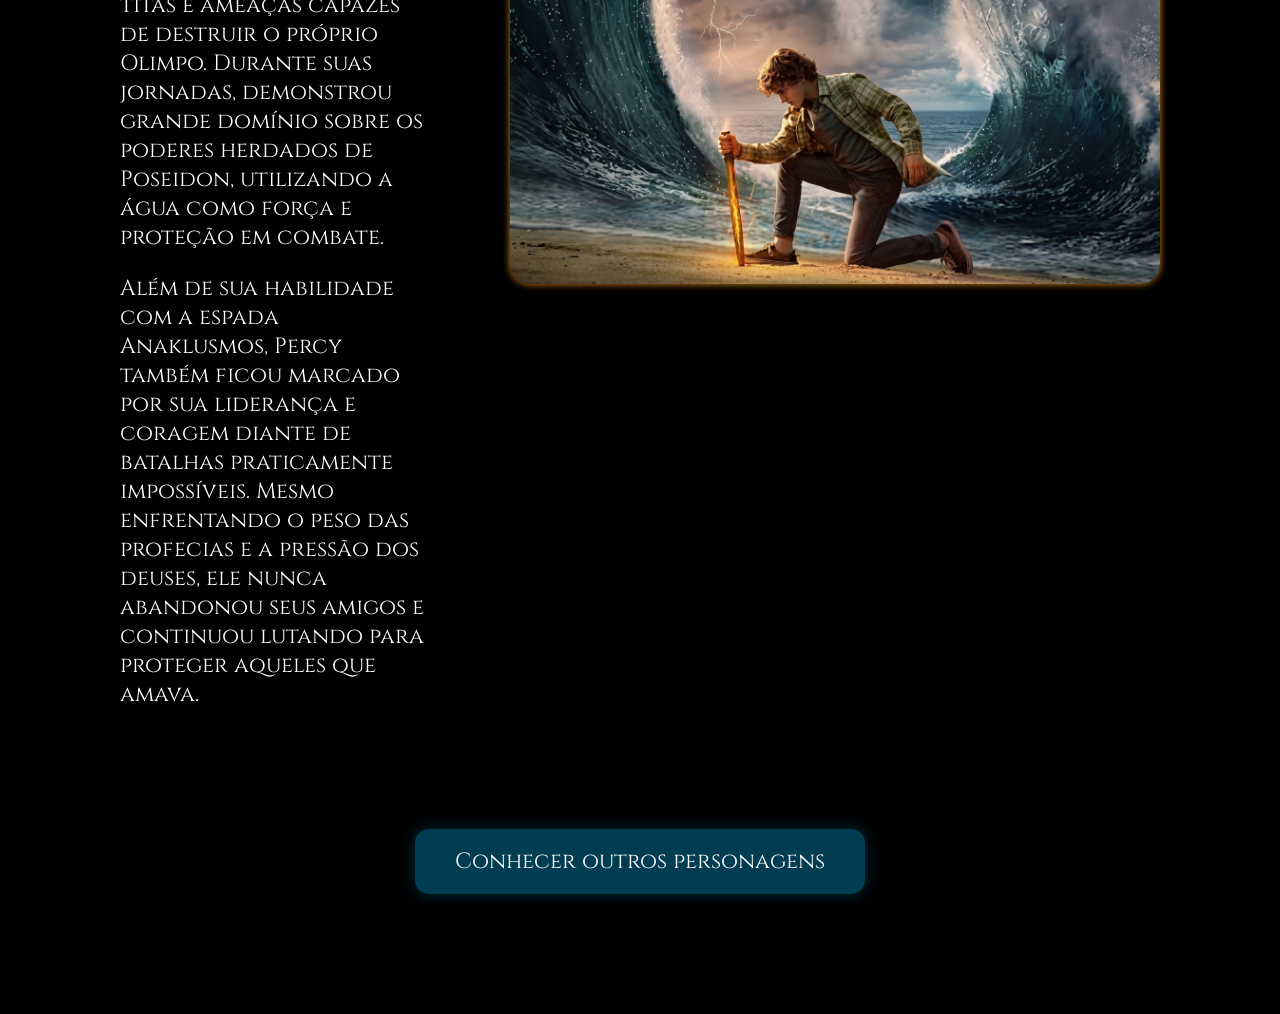
==== commit 0dcbdbaa: "Finalização do página home" ====
--- a/public/index.html
+++ b/public/index.html
@@ -76,8 +76,8 @@
             <p>
               <b style="color: #00bfff">Perceu Jackson (Percy Jackson)</b> é o
               protagonista da franquia
-              <b><i>"Percy Jackson e os Olimpianos"</i></b
-              >, criada por Rick Riordan. Filho de Poseidon, o deus grego dos
+              <b><i>"Percy Jackson e os Olimpianos"</i></b>, 
+              criada por Rick Riordan. Filho de Poseidon, o deus grego dos
               mares, Percy descobre ainda muito jovem que é um semideus — metade
               humano e metade deus — e passa a viver em um mundo onde criaturas
               mitológicas, monstros e os próprios deuses do Olimpo existem
@@ -86,24 +86,63 @@
           </div>
         </div>
         </div>
-        <div class="contPercy2">
-          <div class="infoPercy2">
-            <div class="texto2">
-              <p>
-                <b style="color: #00bfff">Perceu Jackson (Percy Jackson)</b> é o
-                protagonista da franquia
-                <b><i>"Percy Jackson e os Olimpianos"</i></b
-                >, criada por Rick Riordan. Filho de Poseidon, o deus grego dos
-                mares, Percy descobre ainda muito jovem que é um semideus — metade
-                humano e metade deus — e passa a viver em um mundo onde criaturas
-                mitológicas, monstros e os próprios deuses do Olimpo existem
-                secretamente no mundo moderno.
-              </p>
+       <div class="contPercy2">
+        <div class="infoPercy2">
+         <div class="tituloPercy2">
+            <h3>
+                O Espírito de <b style="color: #00bfff">Percy</b>
+                <img src="./assets/imgs/percy.png">
+            </h3>
+              </div>
+              <div class="texto2">
+                <p>
+                  <b style="color: #00bfff">Percy Jackson</b>
+                  é conhecido por sua coragem, lealdade e determinação. Mesmo sendo impulsivo em diversos momentos, ele sempre coloca seus amigos acima de tudo e nunca desiste diante das dificuldades. Seu senso de justiça e sua forma sarcástica de enfrentar os problemas fazem dele um herói diferente dos personagens clássicos da mitologia.
+                </p>
+              </div>
             </div>
+          <div class="imgPercy2">
+            <img src="./assets/imgs/percy2.jpeg">
           </div>
         </div>
+        <div class="contPercy3">
+          <div class="infoPercy3">
+            <div class="tituloPercy3">
+              <h3>
+                O Herói do Olimpo
+                <img src="./assets/imgs/percy.png">
+              </h3>
+        </div>
+          <div class="texto3">
+              <p>
+                <b style="color:#00bfff">Percy Jackson</b>
+                se tornou um dos semideuses mais importantes de sua geração ao
+                enfrentar criaturas mitológicas, titãs e ameaças capazes de
+                destruir o próprio Olimpo. Durante suas jornadas, demonstrou
+                grande domínio sobre os poderes herdados de Poseidon,
+                utilizando a água como força e proteção em combate.
+              </p>
+              <br>
+              <p>
+                Além de sua habilidade com a espada Anaklusmos, Percy também
+                ficou marcado por sua liderança e coragem diante de batalhas
+                praticamente impossíveis. Mesmo enfrentando o peso das
+                profecias e a pressão dos deuses, ele nunca abandonou seus
+                amigos e continuou lutando para proteger aqueles que amava.
+              </p>
+          </div>
+      </div>
+        <div class="imgPercy3">
+          <img src="./assets/imgs/percy3.jpeg">
+        </div>
+      </div>
+      <div class="botaoPers">
+        <a href="##" class="btnPersonagens">
+          Conhecer outros personagens
+        </a>
       </div>
     </div>
+  </div>
     <script src="./js/transicao.js"></script>
   </body>
 </html>
--- a/public/css/estilo.css
+++ b/public/css/estilo.css
@@ -390,28 +390,94 @@
 }
 .contPercy2{
     width: 100%;
+    min-height: 100vh;
+    display: flex;
+    justify-content: space-between;
+    align-items: center;
+    padding: 0 120px;
+    gap: 80px;
+    border-bottom: 1px solid white;
+}
+.infoPercy2{
+    width: 55%;
+    color: white;
+    text-align: left;
+}
+.tituloPercy2 h3{
     display: flex;
     align-items: center;
+    gap: 15px;
+    font-size: 54px;
+    margin-bottom: 30px;
+}
+.tituloPercy2 img{
+    width: 45px;
+}
+.texto2 p{
+    font-size: 22px;
+    line-height: 1.8;
+}
+.imgPercy2 img{
+    width: 650px;
+    border-radius: 20px;
+    box-shadow: 0 0 7px rgb(212, 127, 22);
+}
+.contPercy3{
+    width: 100%;
+    min-height: 100vh;
+    display: flex;
     justify-content: space-between;
-    padding: 0 100px;
-}
-.infoPercy2{
-    width: 85%;
-    margin-right: 30px;
+    align-items: center;
+    padding: 0 120px;
+    gap: 80px;
+}
+.infoPercy3{
+    width: 55%;
     color: white;
-    text-align: right;
+    text-align: left;
+}
+.tituloPercy3 h3{
     display: flex;
-    gap: 10px;
-    flex-direction: column;
+    align-items: center;
+    gap: 15px;
+    font-size: 58px;
+    margin-bottom: 30px;
+    color: #00bfff;
+}
+.tituloPercy3 img{
+    width: 50px;
+}
+.texto3 p{
+    font-size: 22px;
+}
+.imgPercy3 img{
+    width: 650px;
+    border-radius: 20px;
+    box-shadow: 0 0 7px rgb(212, 127, 22);
+}
+.botaoPers{
+    width: 100%;
+    display: flex;
     justify-content: center;
-    margin-top: 250px;
-    margin-bottom: 250px;
-}
-.textos2{
-  font-size: 25px;
-  width: 145%;
-  margin-left: -200px
+    align-items: center;
+    margin: 120px 0;
+    padding-bottom: 120px;
 } 
+.btnPersonagens{
+    padding: 18px 40px;
+    border-radius: 14px;
+    color: white;
+    text-decoration: none;
+    font-size: 22px;
+    font-family: 'Cinzel', serif;
+    background: #00bfff52;
+    backdrop-filter: blur(5px);
+    transition: .2s;
+    box-shadow: 0 0 15px rgba(0,191,255,.25);
+}
+.btnPersonagens:hover{
+  transform: scale(1.02);
+}
 
 /* FOOTER */
 
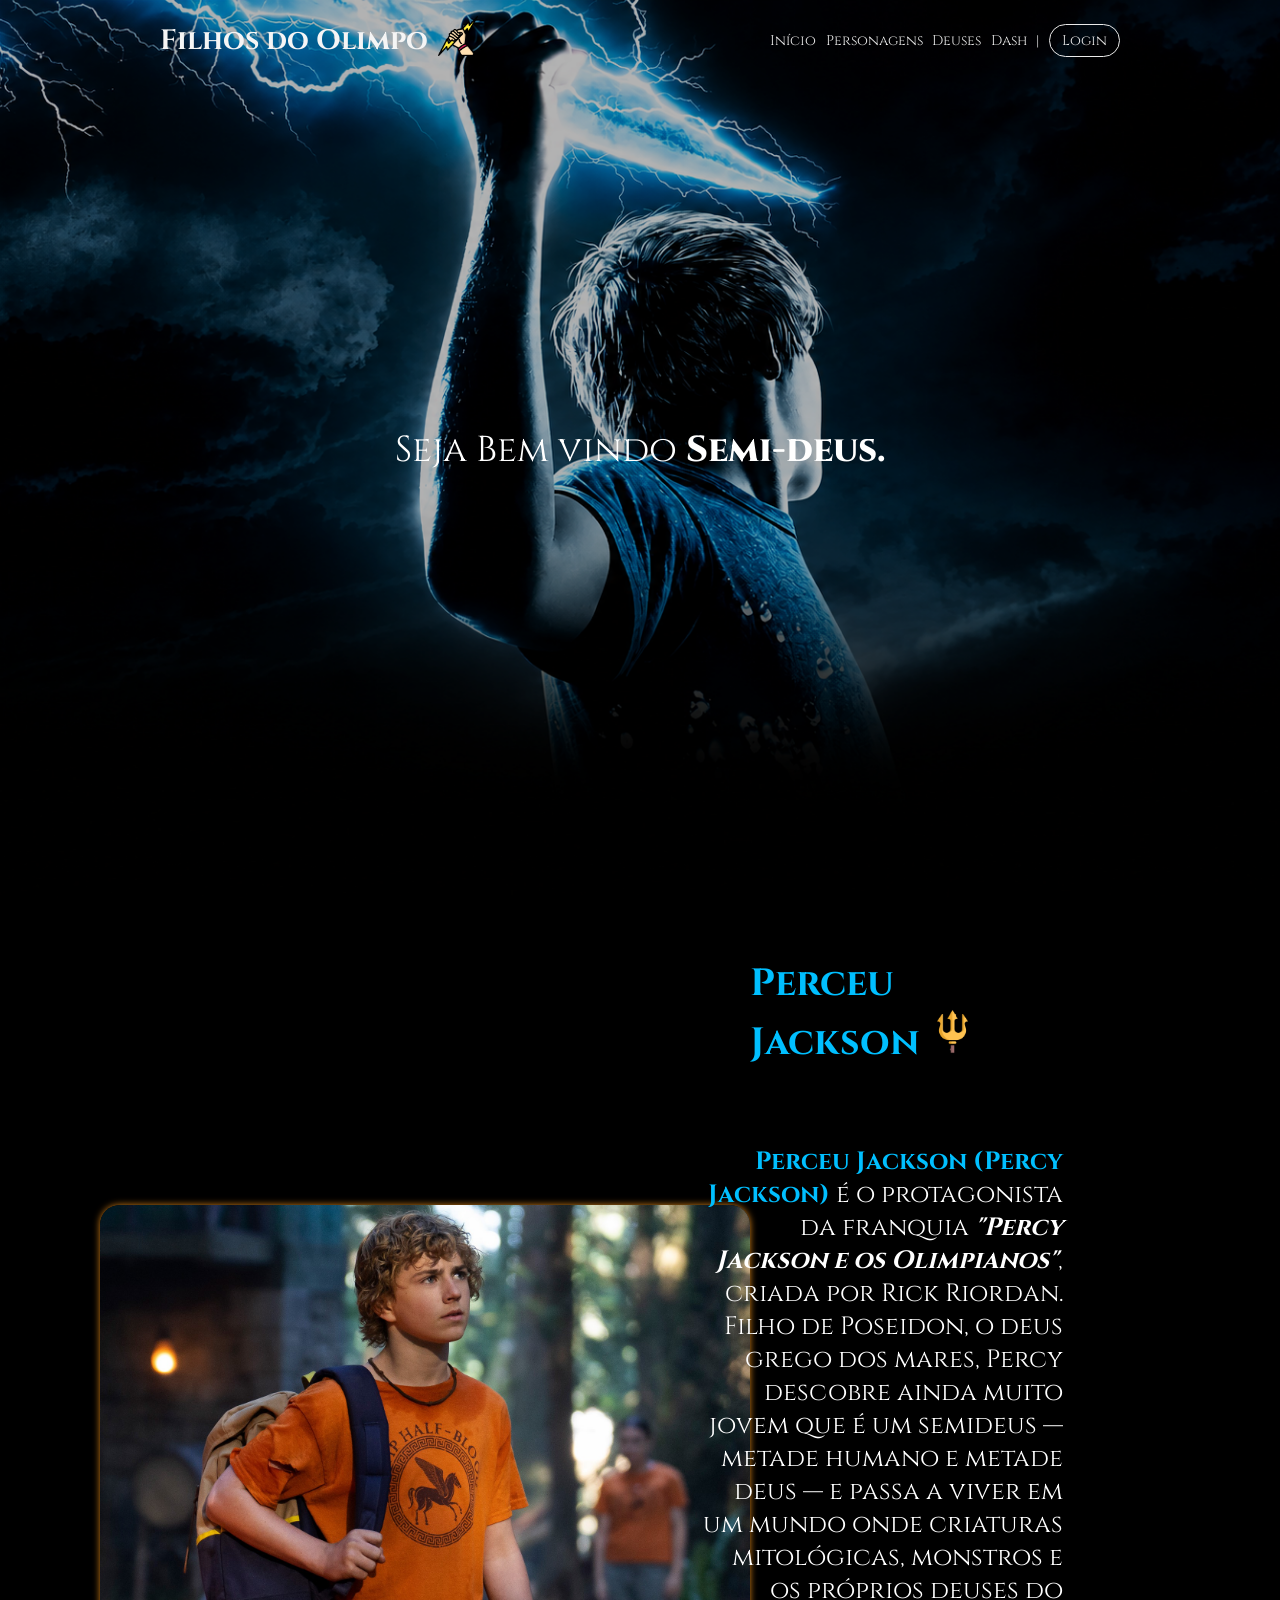
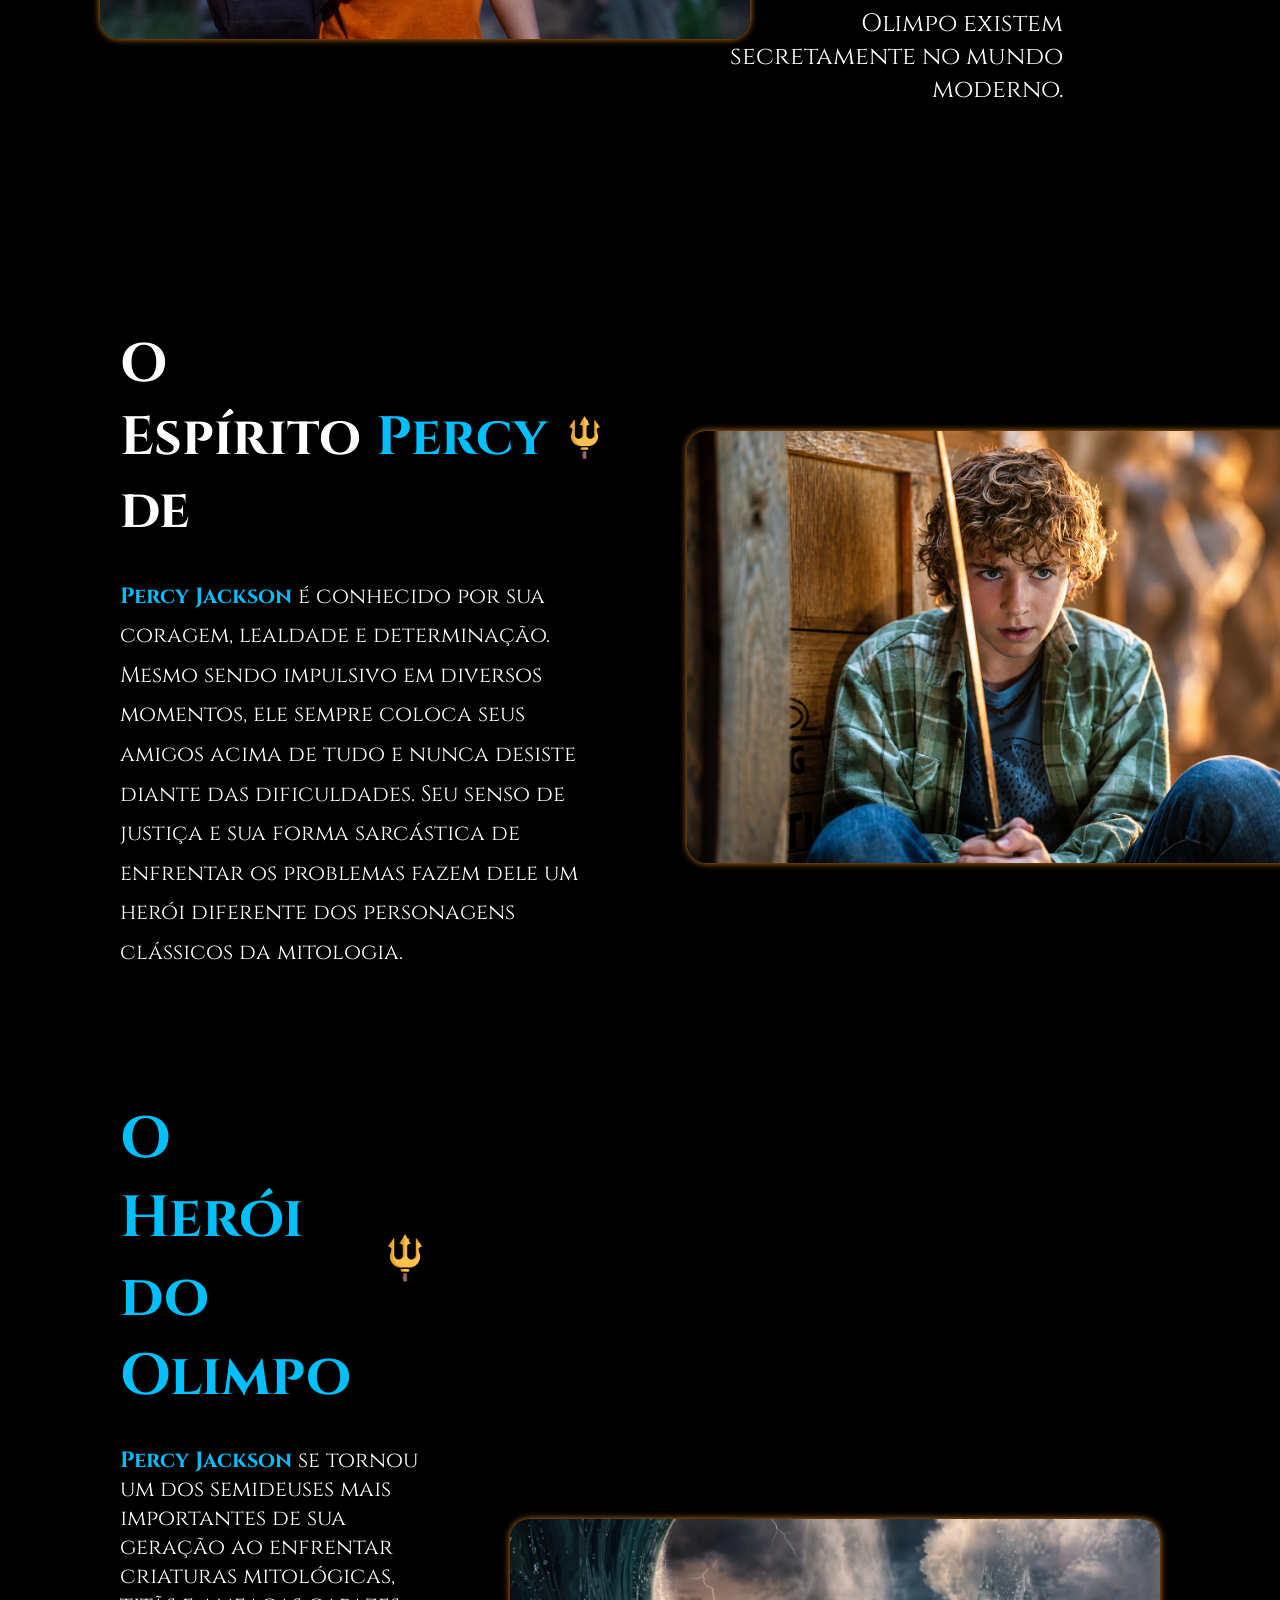
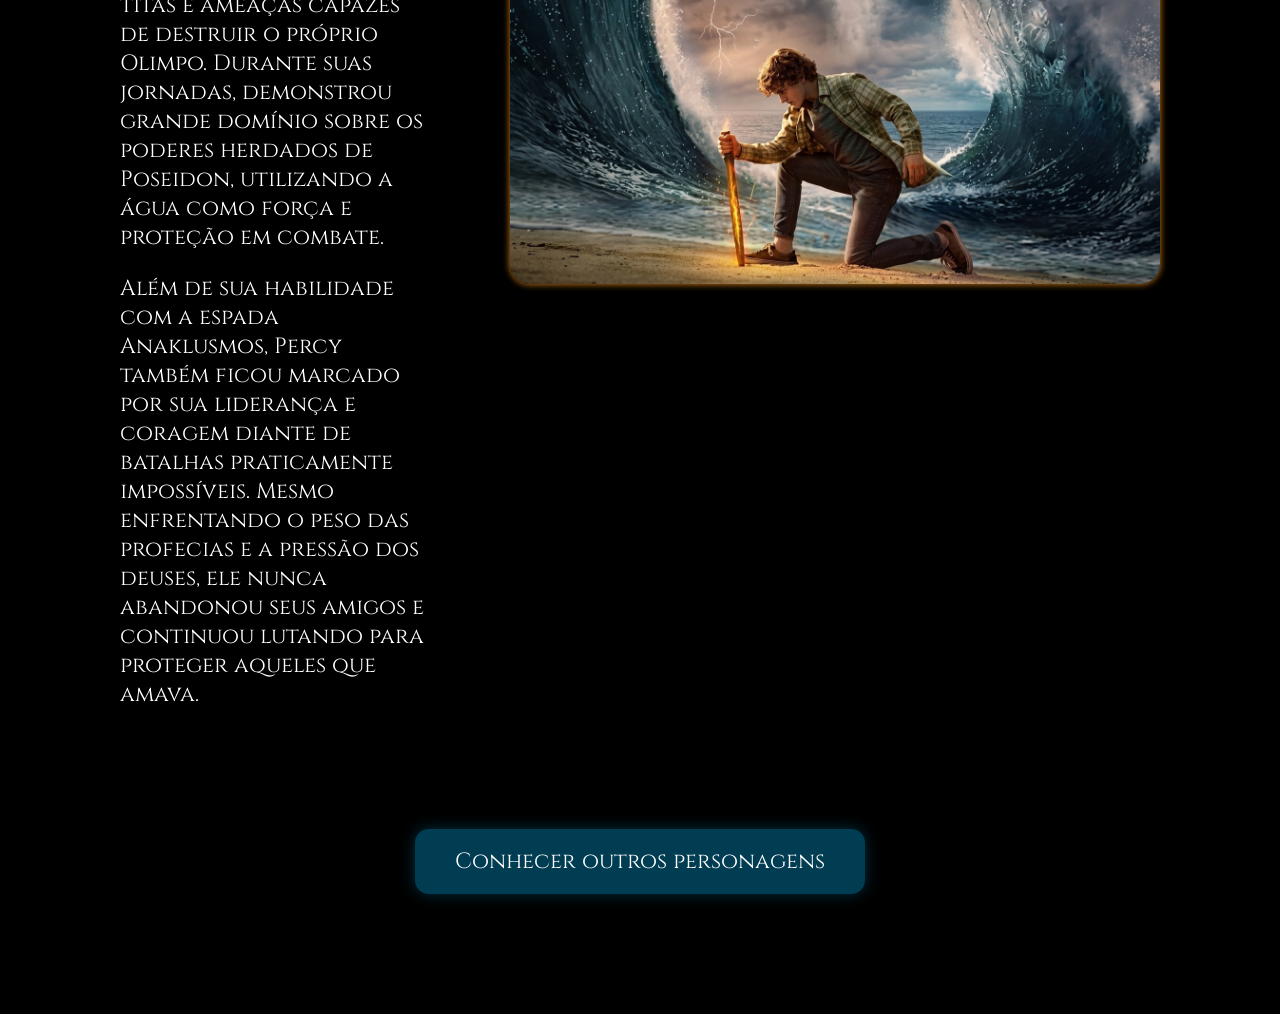
==== commit 75e90631: "Adição das seções Personagens e deuses" ====
--- a/public/index.html
+++ b/public/index.html
@@ -5,22 +5,12 @@
     <meta http-equiv="X-UA-Compatible" content="IE=edge" />
     <meta name="viewport" content="width=device-width, initial-scale=1.0" />
     <title>Filhos do Olimpo</title>
-
     <script src="./js/sessao.js"></script>
-    <link
-      rel="stylesheet"
-      href="https://cdn.jsdelivr.net/npm/bootstrap-icons@1.11.0/font/bootstrap-icons.css"
-    />
+    <link rel="stylesheet" href="https://cdn.jsdelivr.net/npm/bootstrap-icons@1.11.0/font/bootstrap-icons.css"/>
     <link rel="stylesheet" href="./css/estilo.css" />
-    <link
-      rel="icon"
-      href="./assets/icon/st_small_507x507-pad_600x600_f8f8f8.u1.png"
-    />
+    <link rel="icon" href="./assets/icon/st_small_507x507-pad_600x600_f8f8f8.u1.png"/>
     <link rel="preconnect" href="https://fonts.gstatic.com" />
-    <link
-      href="https://fonts.googleapis.com/css2?family=Cinzel:wght@400;700&display=swap"
-      rel="stylesheet"
-    />
+    <link href="https://fonts.googleapis.com/css2?family=Cinzel:wght@400;700&display=swap" rel="stylesheet"/>
   </head>
   <body>
     <div class="header transparente">
@@ -37,10 +27,10 @@
             <a href="index.html">Início</a>
           </li>
           <li>
-            <a href="##">Personagens</a>
+            <a href="personagens.html">Personagens</a>
           </li>
           <li>
-            <a href="##">Deuses</a>
+            <a href="deuses.html">Deuses</a>
           </li>
           <li>
             <a href="./dashboard/dashboard.html">Dash</a>
--- a/public/css/estilo.css
+++ b/public/css/estilo.css
@@ -347,7 +347,7 @@
     justify-content: space-between;
     padding: 0 100px;
     position: relative;
-    border-bottom: 1px solid white;
+    
 }
 .imgPercy img{
     width: 650px;
@@ -396,7 +396,7 @@
     align-items: center;
     padding: 0 120px;
     gap: 80px;
-    border-bottom: 1px solid white;
+    
 }
 .infoPercy2{
     width: 55%;
@@ -471,7 +471,6 @@
     font-size: 22px;
     font-family: 'Cinzel', serif;
     background: #00bfff52;
-    backdrop-filter: blur(5px);
     transition: .2s;
     box-shadow: 0 0 15px rgba(0,191,255,.25);
 }
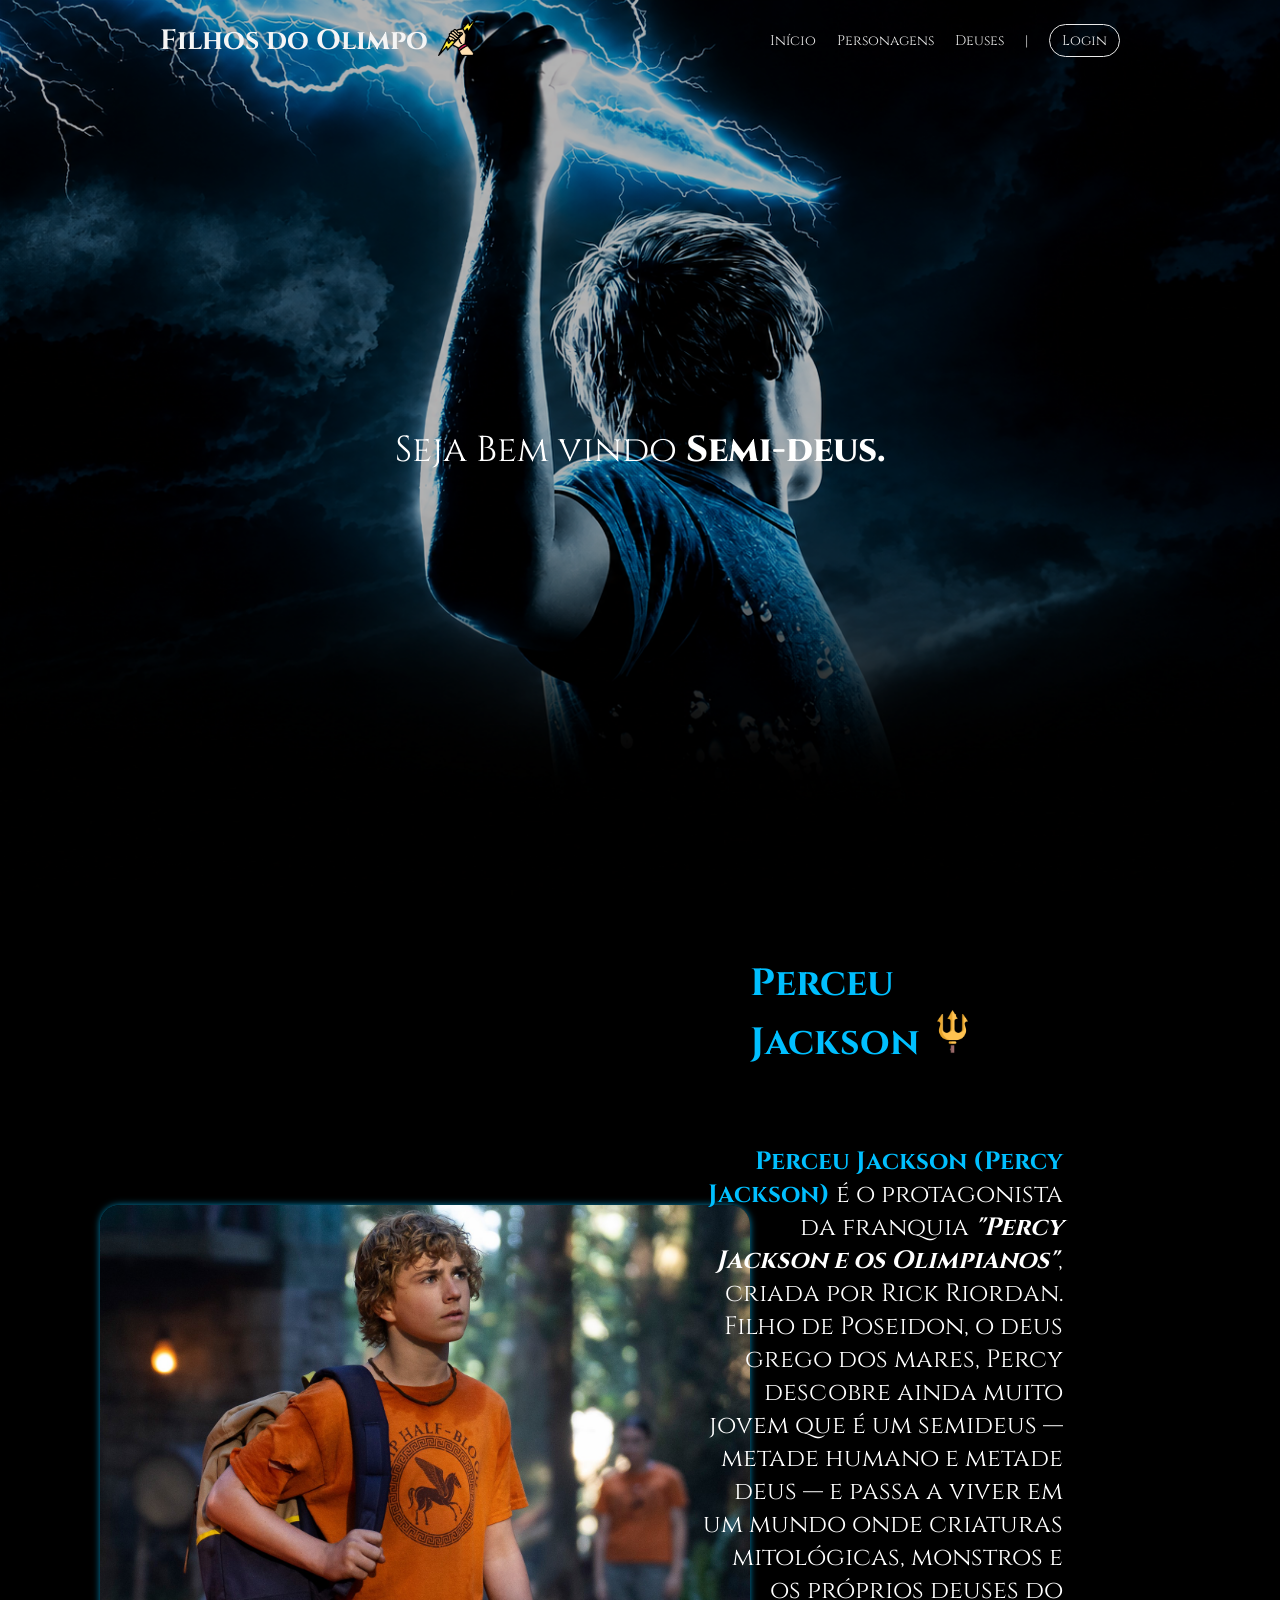
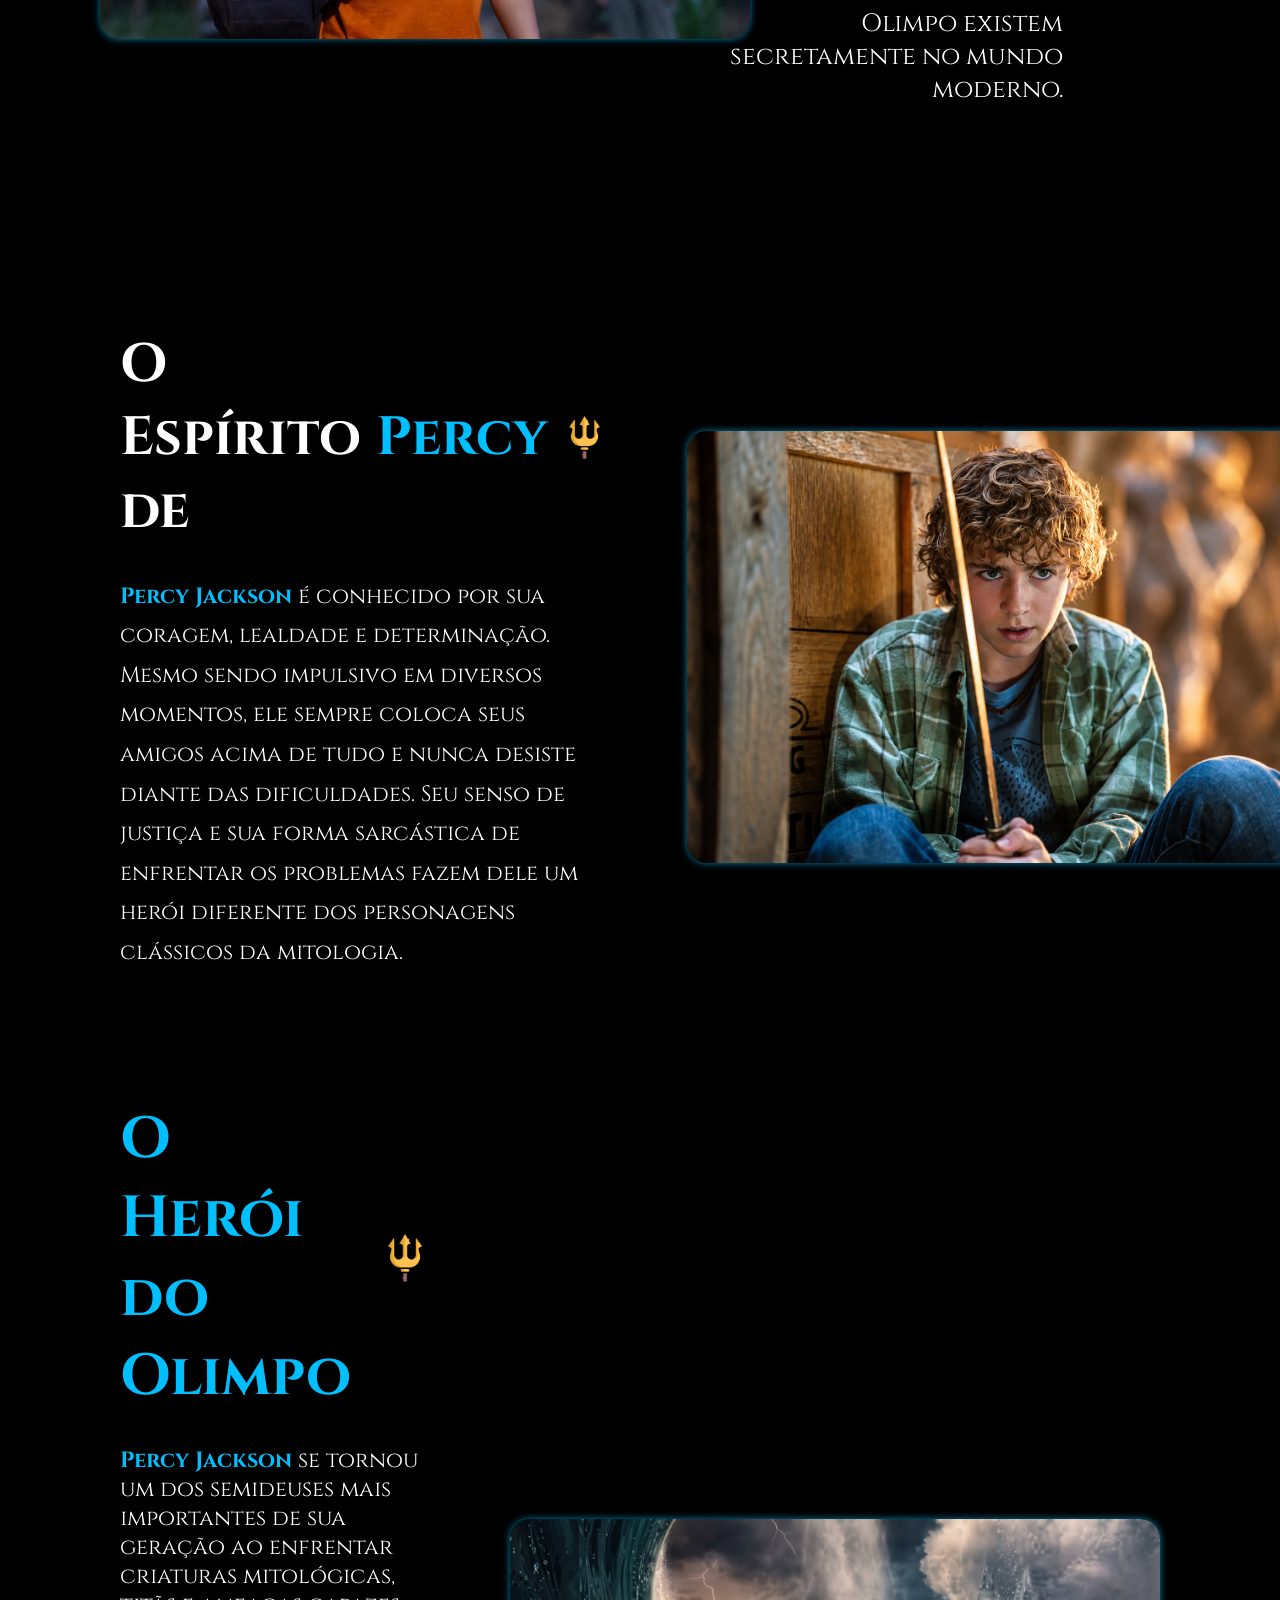
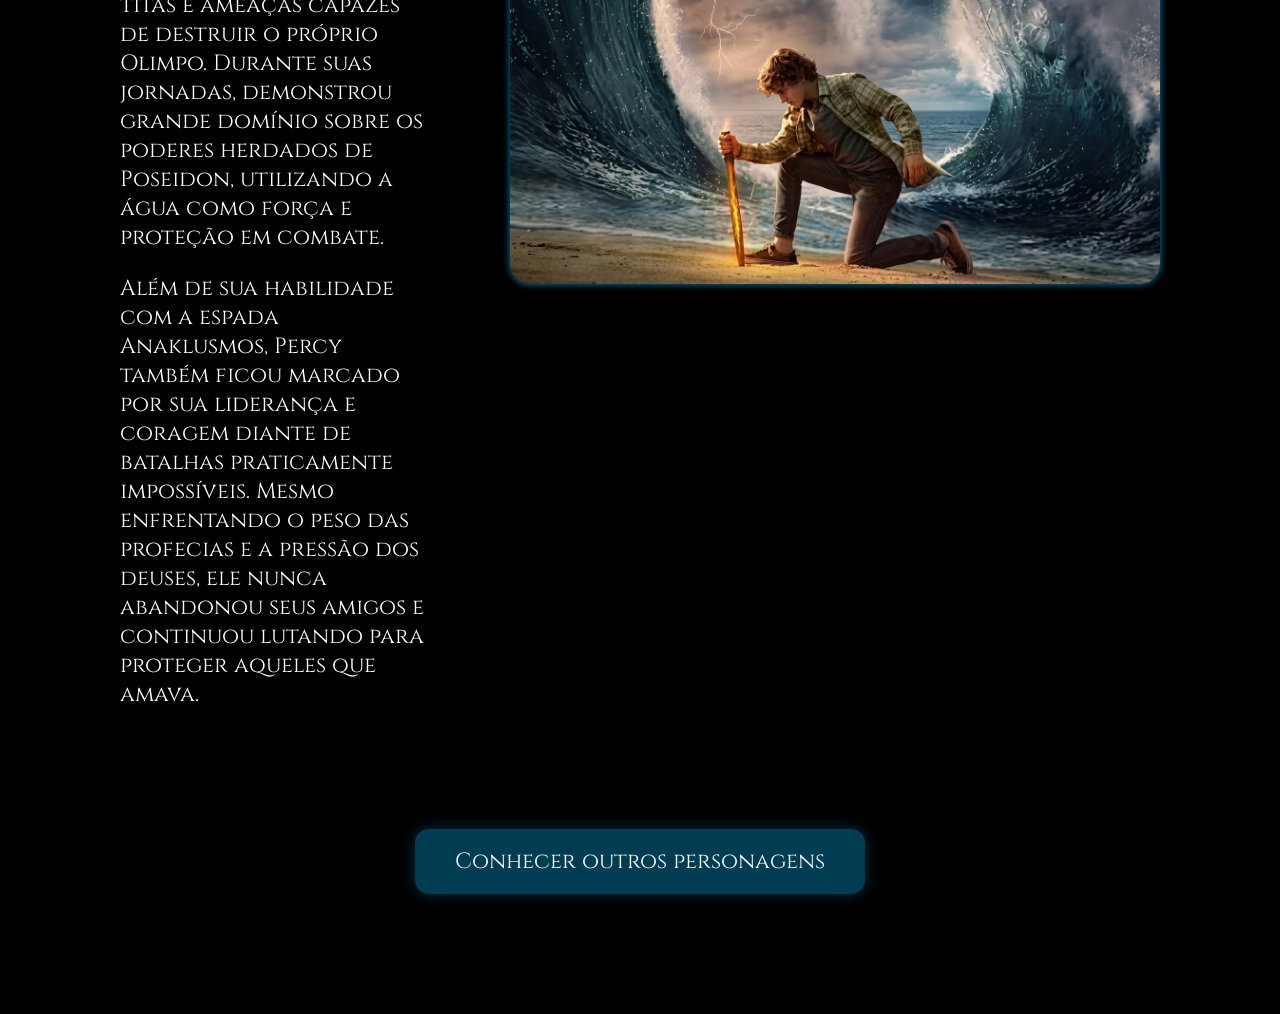
==== commit e3740124: "Finalização da página de poseidon" ====
--- a/public/index.html
+++ b/public/index.html
@@ -32,9 +32,6 @@
           <li>
             <a href="deuses.html">Deuses</a>
           </li>
-          <li>
-            <a href="./dashboard/dashboard.html">Dash</a>
-          </li>
           <li>|</li>
 
           <li>
@@ -52,7 +49,7 @@
           >
         </p>
       </div>
-      <div class="contPercy">
+      <div class="contPercy" id="per">
         <div class="imgPercy">
           <img src="./assets/imgs/percy1.jpeg" />
         </div>
@@ -127,7 +124,7 @@
         </div>
       </div>
       <div class="botaoPers">
-        <a href="##" class="btnPersonagens">
+        <a href="personagens.html" class="btnPersonagens">
           Conhecer outros personagens
         </a>
       </div>
--- a/public/css/estilo.css
+++ b/public/css/estilo.css
@@ -54,6 +54,12 @@
 body.poseidon .infoPercy p{
   color: white;
 }
+body.poseidon .infoPercy2 p{
+  color: white;
+}
+body.poseidon .infoPercy3 p{
+  color: white;
+}
 /* Tema Hades */
 body.hades {
   background-color: #1c1c1c;
@@ -104,6 +110,12 @@
 body.hades .infoPercy p{
   color: white;
 }
+body.hades .infoPercy2 p{
+  color: white;
+}
+body.hades .infoPercy3 p{
+  color: white;
+}
 /* Tema Zeus */
 body.zeus {
   color: #333;
@@ -143,6 +155,12 @@
   color: #FFD700;
 }
 body.zeus .infoPercy p{
+  color: white;
+}
+body.zeus .infoPercy2 p{
+  color: white;
+}
+body.zeus .infoPercy3 p{
   color: white;
 }
 html, body {
@@ -288,7 +306,7 @@
   margin: 0;
 }
 
-/* BANNER */
+/*   */
 
 .banner {
   width: 100%;
@@ -352,7 +370,7 @@
 .imgPercy img{
     width: 650px;
     border-radius: 20px;
-    box-shadow: 0 0 7px rgb(212, 127, 22);
+    box-shadow: 0 0 7px #00bfffad;
     margin-top: 150px;
 }
 .infoPercy{
@@ -396,7 +414,6 @@
     align-items: center;
     padding: 0 120px;
     gap: 80px;
-    
 }
 .infoPercy2{
     width: 55%;
@@ -420,7 +437,7 @@
 .imgPercy2 img{
     width: 650px;
     border-radius: 20px;
-    box-shadow: 0 0 7px rgb(212, 127, 22);
+    box-shadow: 0 0 7px #00bfffad;
 }
 .contPercy3{
     width: 100%;
@@ -453,7 +470,7 @@
 .imgPercy3 img{
     width: 650px;
     border-radius: 20px;
-    box-shadow: 0 0 7px rgb(212, 127, 22);
+    box-shadow: 0 0 7px #00bfffad;
 }
 .botaoPers{
     width: 100%;
@@ -475,7 +492,7 @@
     box-shadow: 0 0 15px rgba(0,191,255,.25);
 }
 .btnPersonagens:hover{
-  transform: scale(1.02);
+  transform: scale(1.05);
 }
 
 /* FOOTER */
@@ -609,7 +626,9 @@
 }
 
 #div_erros_login {
-  display: none
+  display: none;
+  font-size: 18px;
+  color: #FF0000;
 }
 
 /* FORMULARIO */
@@ -621,12 +640,12 @@
 
 .card_erro {
   display: none;
-  background-color: #fff;
-  color: black;
+  background-color: rgb(19, 64, 116, 0.4);
+  color: white;
   width: 230px;
   position: fixed;
   border-radius: 4px;
-  border: #ED145B 3px solid;
+  border: rgb(19, 64, 116, 0.4) 3px solid;
   padding: 10px;
   margin-right: 10%;
 }
@@ -736,4 +755,8 @@
   50%  {transform: rotate(25deg)}
   75%  {transform: rotate(-25deg)}
   100% {transform: rotate(25deg)}
+}
+
+a {
+  text-decoration: none;
 }
